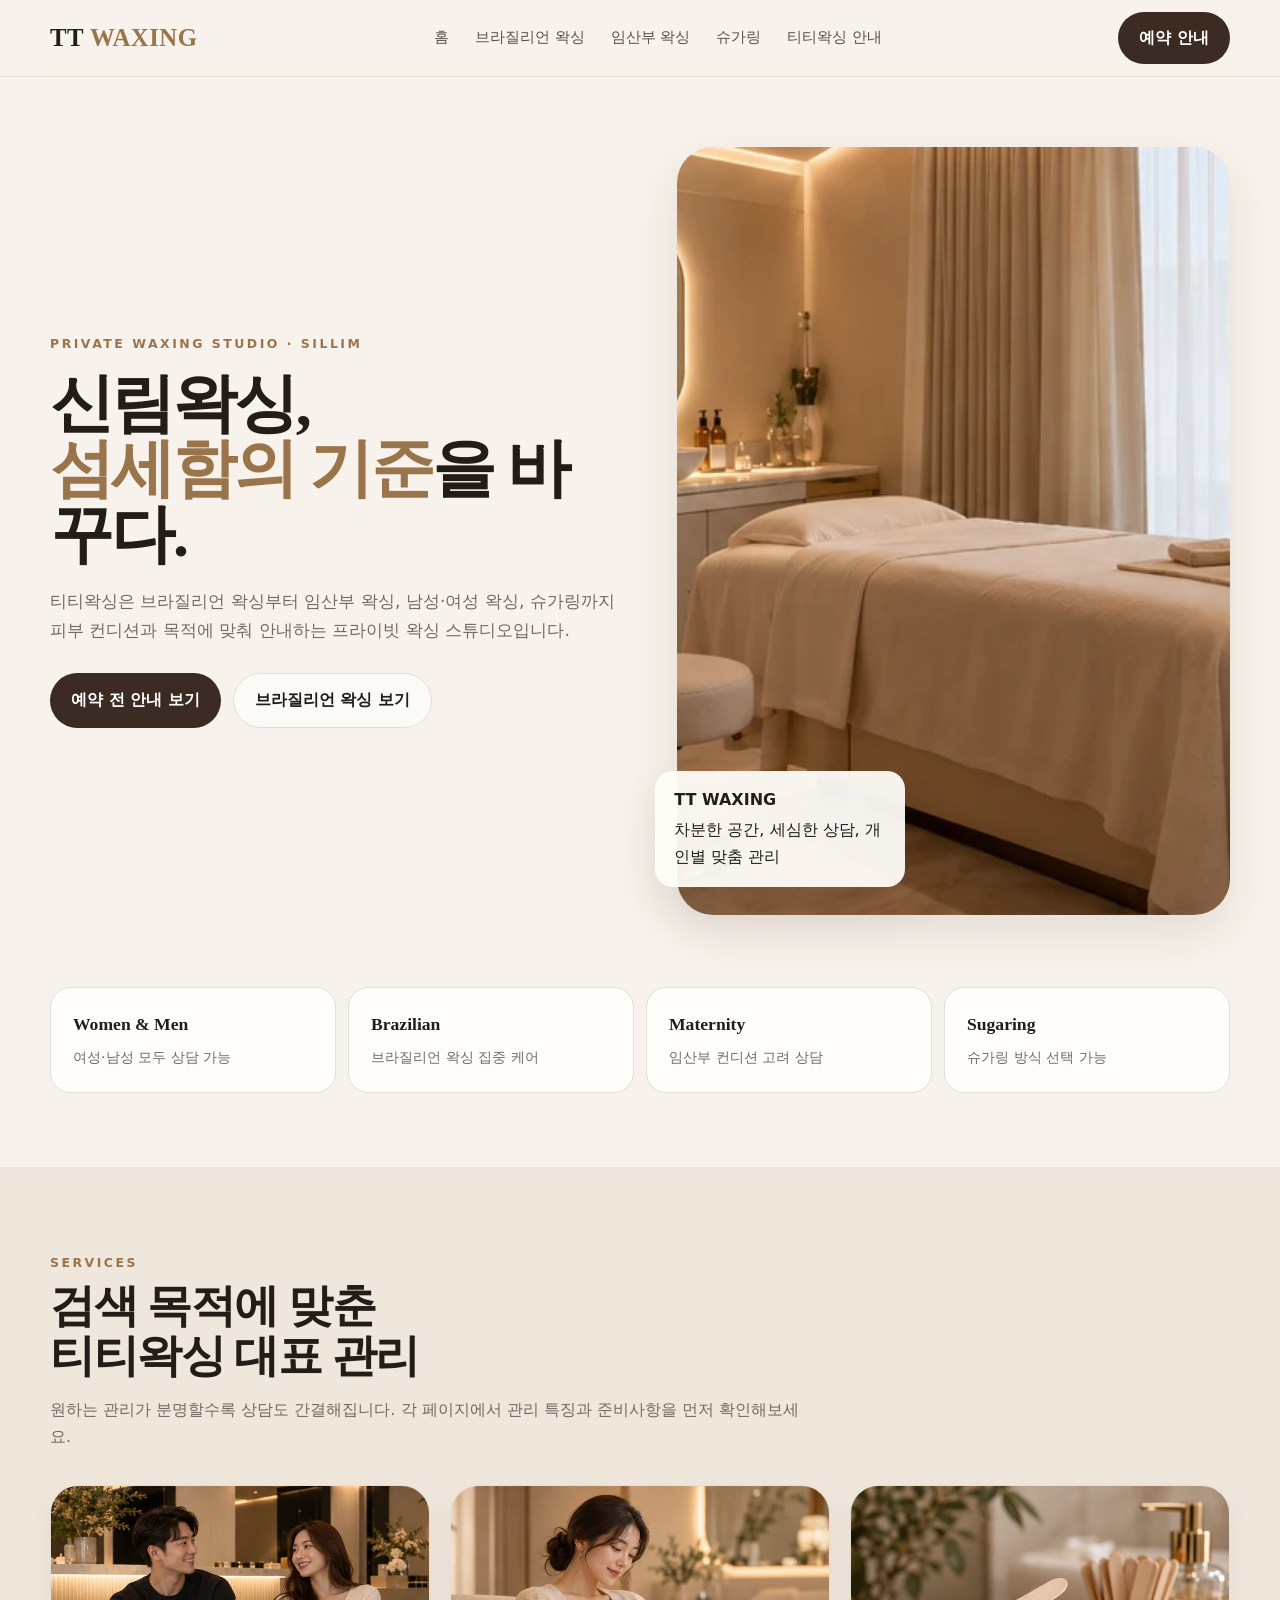
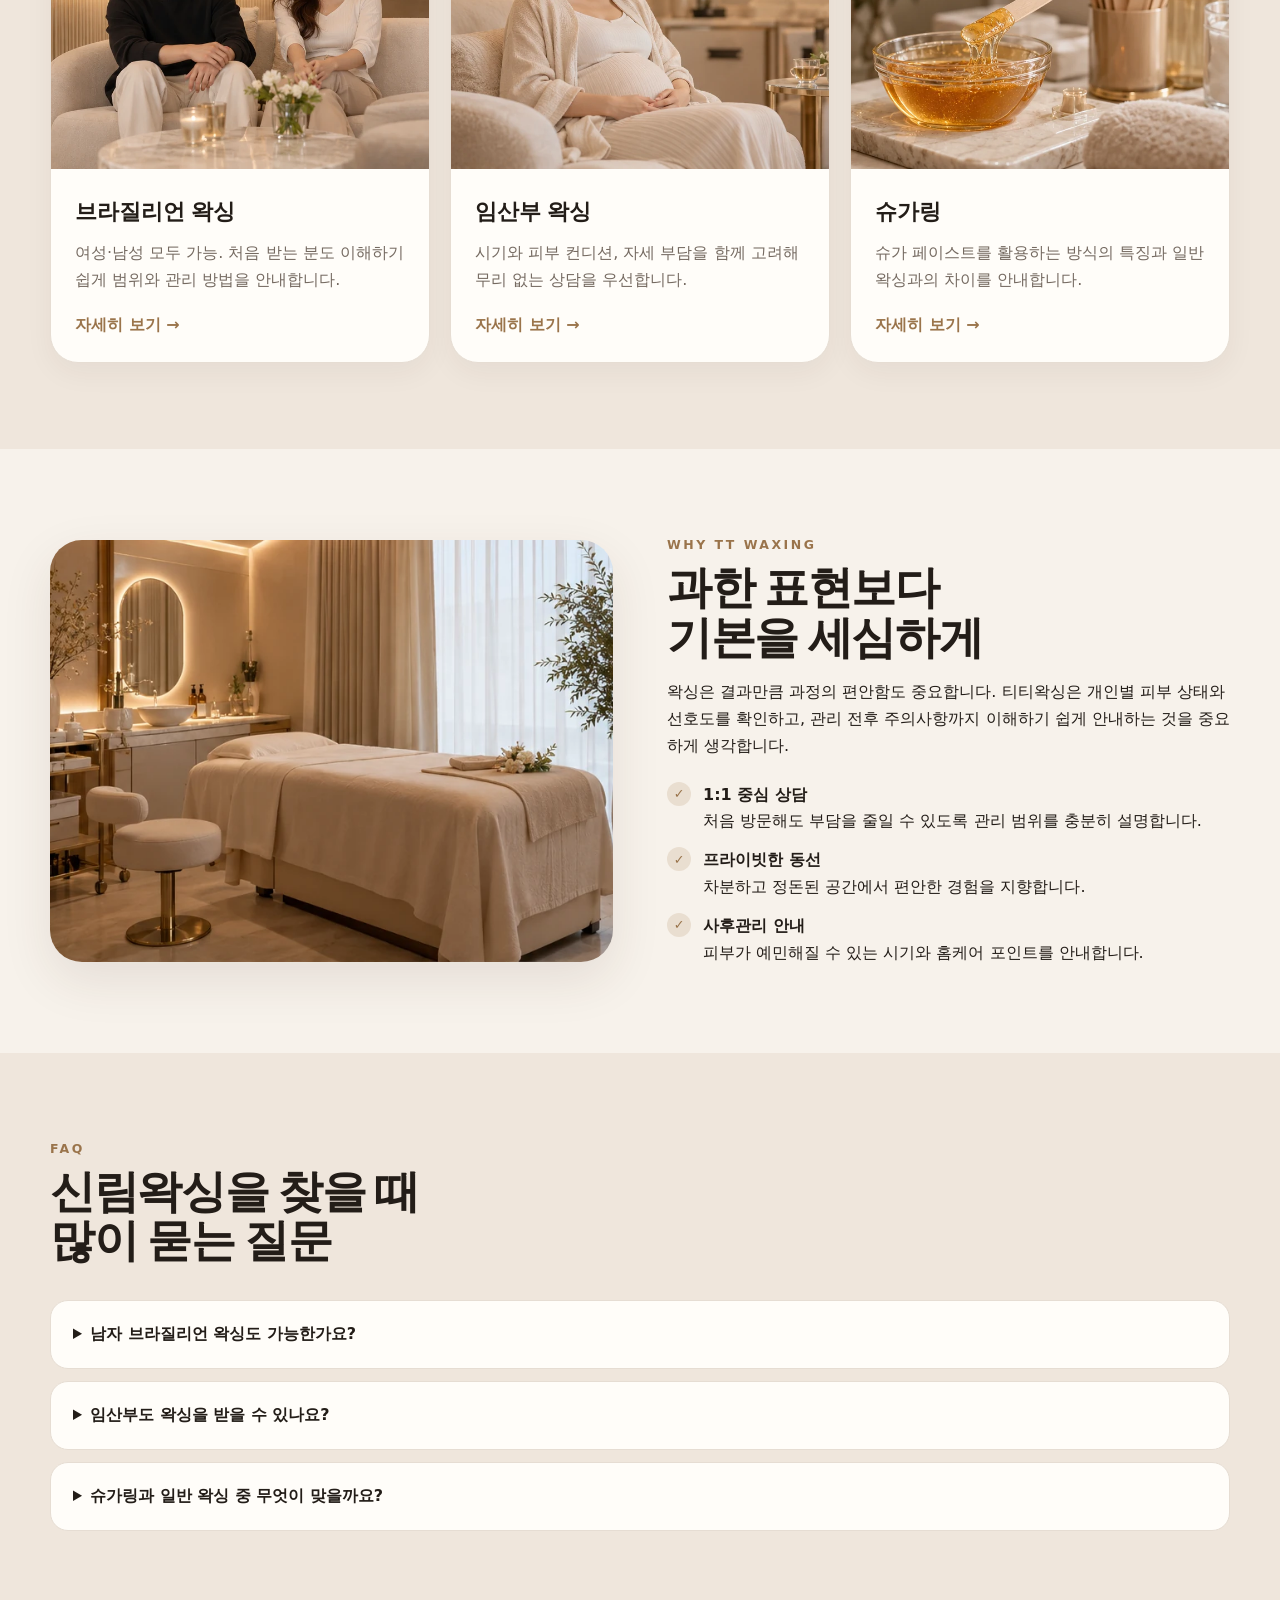
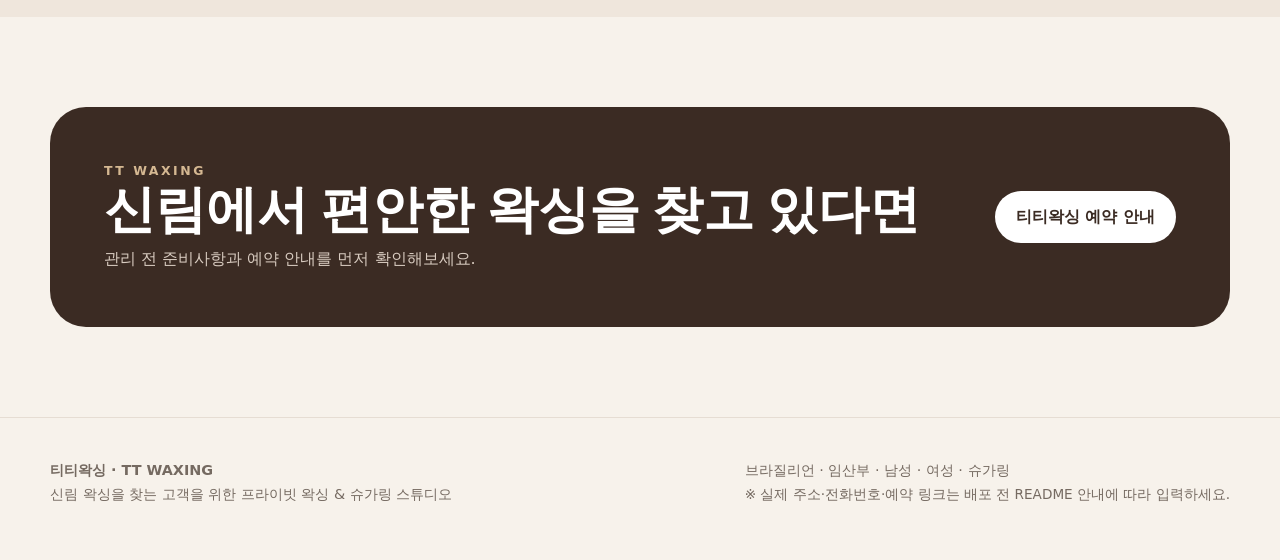
==== index.html @ d4f87876 "Add files via upload" ====
<!doctype html><html lang="ko"><head><meta charset="utf-8"><meta name="viewport" content="width=device-width,initial-scale=1,viewport-fit=cover"><title>신림왁싱 티티왁싱 | 브라질리언·임산부·남녀·슈가링</title><meta name="description" content="신림왁싱 티티왁싱. 브라질리언 왁싱, 임산부 왁싱, 남자·여자 왁싱과 슈가링을 프라이빗하고 편안한 공간에서 안내합니다."><meta name="robots" content="index,follow,max-image-preview:large"><link rel="canonical" href="https://ttwaxing.pages.dev/index.html"><link rel="icon" href="assets/favicon.svg" type="image/svg+xml"><link rel="stylesheet" href="assets/style.css"><meta property="og:type" content="website"><meta property="og:locale" content="ko_KR"><meta property="og:site_name" content="티티왁싱"><meta property="og:title" content="신림왁싱 티티왁싱 | 브라질리언·임산부·남녀·슈가링"><meta property="og:description" content="신림왁싱 티티왁싱. 브라질리언 왁싱, 임산부 왁싱, 남자·여자 왁싱과 슈가링을 프라이빗하고 편안한 공간에서 안내합니다."><meta property="og:url" content="https://ttwaxing.pages.dev/index.html"><meta property="og:image" content="https://ttwaxing.pages.dev/assets/images/hero-studio.webp"><meta name="twitter:card" content="summary_large_image"><script type="application/ld+json">{"@context":"https://schema.org","@graph":[{"@context":"https://schema.org","@type":"BeautySalon","@id":"https://ttwaxing.pages.dev/#business","name":"티티왁싱","alternateName":"TT WAXING","url":"https://ttwaxing.pages.dev/","image":["https://ttwaxing.pages.dev/assets/images/hero-studio.webp","https://ttwaxing.pages.dev/assets/images/sugaring.webp"],"description":"신림 지역에서 브라질리언 왁싱, 임산부 왁싱, 남성·여성 왁싱과 슈가링을 제공하는 프라이빗 왁싱 스튜디오.","areaServed":[{"@type":"Place","name":"신림"},{"@type":"AdministrativeArea","name":"서울 관악구"}],"priceRange":"₩₩","knowsAbout":["브라질리언 왁싱","임산부 왁싱","남자 왁싱","여자 왁싱","슈가링"]},{"@type":"WebSite","@id":"https://ttwaxing.pages.dev/#website","url":"https://ttwaxing.pages.dev/","name":"티티왁싱","inLanguage":"ko-KR","publisher":{"@id":"https://ttwaxing.pages.dev/#business"}}]}</script></head><body><header class="header"><div class="wrap header-in"><a class="brand" href="index.html" aria-label="티티왁싱 홈">TT <span>WAXING</span></a><nav aria-label="주요 메뉴"><a href="index.html" aria-current="page">홈</a><a href="brazilian-waxing.html">브라질리언 왁싱</a><a href="pregnancy-waxing.html">임산부 왁싱</a><a href="sugaring.html">슈가링</a><a href="about-booking.html">티티왁싱 안내</a></nav><a class="nav-cta" href="about-booking.html#booking">예약 안내</a><button class="mobile-menu" type="button" aria-label="모바일 메뉴 열기" aria-expanded="false" aria-controls="mobile-navigation">MENU</button></div><div class="wrap mobile-links" id="mobile-navigation"><a href="index.html" aria-current="page">홈</a><a href="brazilian-waxing.html">브라질리언 왁싱</a><a href="pregnancy-waxing.html">임산부 왁싱</a><a href="sugaring.html">슈가링</a><a href="about-booking.html">티티왁싱 안내</a></div></header>
<main><section class="hero"><div class="wrap hero-grid"><div><div class="eyebrow">Private waxing studio · Sillim</div><h1>신림왁싱,<br><em>섬세함의 기준</em>을 바꾸다.</h1><p>티티왁싱은 브라질리언 왁싱부터 임산부 왁싱, 남성·여성 왁싱, 슈가링까지 피부 컨디션과 목적에 맞춰 안내하는 프라이빗 왁싱 스튜디오입니다.</p><div class="actions"><a class="btn primary" href="about-booking.html#booking">예약 전 안내 보기</a><a class="btn secondary" href="brazilian-waxing.html">브라질리언 왁싱 보기</a></div></div><div class="hero-media"><img src="assets/images/hero-studio.webp" width="768" height="768" alt="따뜻한 베이지 톤의 티티왁싱 프라이빗 관리 공간" fetchpriority="high" decoding="async"><div class="floating"><b>TT WAXING</b><span>차분한 공간, 세심한 상담, 개인별 맞춤 관리</span></div></div></div></section>
<section class="trust"><div class="wrap trust-grid"><div class="trust-item"><b>Women & Men</b><span>여성·남성 모두 상담 가능</span></div><div class="trust-item"><b>Brazilian</b><span>브라질리언 왁싱 집중 케어</span></div><div class="trust-item"><b>Maternity</b><span>임산부 컨디션 고려 상담</span></div><div class="trust-item"><b>Sugaring</b><span>슈가링 방식 선택 가능</span></div></div></section>
<section class="section alt"><div class="wrap"><div class="section-head"><div class="eyebrow">Services</div><h2>검색 목적에 맞춘<br>티티왁싱 대표 관리</h2><p>원하는 관리가 분명할수록 상담도 간결해집니다. 각 페이지에서 관리 특징과 준비사항을 먼저 확인해보세요.</p></div><div class="cards"><article class="card"><img src="assets/images/men-women.webp" alt="티티왁싱을 방문하는 남녀 고객을 표현한 고급스러운 라운지 이미지" loading="lazy" decoding="async"><div class="card-body"><h3>브라질리언 왁싱</h3><p>여성·남성 모두 가능. 처음 받는 분도 이해하기 쉽게 범위와 관리 방법을 안내합니다.</p><a class="more" href="brazilian-waxing.html">자세히 보기 →</a></div></article><article class="card"><img src="assets/images/pregnancy.webp" alt="편안한 공간에서 휴식하는 임산부" loading="lazy" decoding="async"><div class="card-body"><h3>임산부 왁싱</h3><p>시기와 피부 컨디션, 자세 부담을 함께 고려해 무리 없는 상담을 우선합니다.</p><a class="more" href="pregnancy-waxing.html">자세히 보기 →</a></div></article><article class="card"><img src="assets/images/sugaring.webp" alt="골든 컬러의 슈가링 페이스트와 위생적인 도구" loading="lazy" decoding="async"><div class="card-body"><h3>슈가링</h3><p>슈가 페이스트를 활용하는 방식의 특징과 일반 왁싱과의 차이를 안내합니다.</p><a class="more" href="sugaring.html">자세히 보기 →</a></div></article></div></div></section>
<section class="section"><div class="wrap split"><div><img src="assets/images/hero-studio.webp" alt="티티왁싱의 정돈된 프라이빗 관리실" loading="lazy" decoding="async"></div><div><div class="eyebrow">Why TT Waxing</div><h2>과한 표현보다<br>기본을 세심하게</h2><p>왁싱은 결과만큼 과정의 편안함도 중요합니다. 티티왁싱은 개인별 피부 상태와 선호도를 확인하고, 관리 전후 주의사항까지 이해하기 쉽게 안내하는 것을 중요하게 생각합니다.</p><div class="checks"><div class="check"><i>✓</i><div><b>1:1 중심 상담</b><br><span>처음 방문해도 부담을 줄일 수 있도록 관리 범위를 충분히 설명합니다.</span></div></div><div class="check"><i>✓</i><div><b>프라이빗한 동선</b><br><span>차분하고 정돈된 공간에서 편안한 경험을 지향합니다.</span></div></div><div class="check"><i>✓</i><div><b>사후관리 안내</b><br><span>피부가 예민해질 수 있는 시기와 홈케어 포인트를 안내합니다.</span></div></div></div></div></div></section>
<section class="section alt"><div class="wrap"><div class="section-head"><div class="eyebrow">FAQ</div><h2>신림왁싱을 찾을 때<br>많이 묻는 질문</h2></div><div class="faq"><details><summary>남자 브라질리언 왁싱도 가능한가요?</summary><p>네. 티티왁싱은 여성과 남성 모두 상담 가능한 구성으로 안내합니다. 실제 예약 가능 시간과 세부 범위는 예약 전 확인이 필요합니다.</p></details><details><summary>임산부도 왁싱을 받을 수 있나요?</summary><p>임신 주수와 컨디션에 따라 개인차가 있으므로 예약 전 현재 상태를 알려주세요. 담당 의료진의 별도 지침이 있다면 그 지침을 우선해야 합니다.</p></details><details><summary>슈가링과 일반 왁싱 중 무엇이 맞을까요?</summary><p>모질, 피부 민감도, 선호하는 관리 방식에 따라 달라질 수 있습니다. 티티왁싱에서는 상담 후 선택할 수 있도록 각 방식의 특징을 안내합니다.</p></details></div></div></section>
<section class="cta"><div class="wrap cta-box"><div><div class="eyebrow" style="color:#d5b892">TT WAXING</div><h2>신림에서 편안한 왁싱을 찾고 있다면</h2><p>관리 전 준비사항과 예약 안내를 먼저 확인해보세요.</p></div><a class="btn" href="about-booking.html#booking">티티왁싱 예약 안내</a></div></section></main><footer><div class="wrap foot"><div><b>티티왁싱 · TT WAXING</b><br>신림 왁싱을 찾는 고객을 위한 프라이빗 왁싱 & 슈가링 스튜디오</div><div>브라질리언 · 임산부 · 남성 · 여성 · 슈가링<br><span class="note">※ 실제 주소·전화번호·예약 링크는 배포 전 README 안내에 따라 입력하세요.</span></div></div></footer><script src="assets/site.js" defer></script></body></html>
---- assets/style.css ----
:root{
  --bg:#f7f2eb;--paper:#fffdf9;--ink:#231d18;--muted:#756a61;--line:#e6ddd3;--gold:#9a744b;--gold-2:#c8a77e;--deep:#3b2b23;--shadow:0 18px 50px rgba(64,43,31,.10);--radius:28px
}
*{box-sizing:border-box}html{scroll-behavior:smooth}body{margin:0;background:var(--bg);color:var(--ink);font-family:Pretendard,"Noto Sans KR",system-ui,-apple-system,BlinkMacSystemFont,"Segoe UI",sans-serif;line-height:1.68}img{max-width:100%;display:block}a{color:inherit;text-decoration:none}.wrap{width:min(1180px,calc(100% - 40px));margin:auto}.eyebrow{font-size:.78rem;letter-spacing:.2em;text-transform:uppercase;color:var(--gold);font-weight:700}.header{position:sticky;top:0;z-index:20;background:rgba(247,242,235,.88);backdrop-filter:blur(16px);border-bottom:1px solid rgba(154,116,75,.12)}.header-in{height:76px;display:flex;align-items:center;justify-content:space-between;gap:24px}.brand{font-family:Georgia,"Times New Roman",serif;font-size:1.55rem;letter-spacing:.02em;font-weight:700}.brand span{color:var(--gold)}nav{display:flex;gap:26px;font-size:.95rem;color:#5d5149}.nav-cta,.btn{display:inline-flex;align-items:center;justify-content:center;gap:8px;border-radius:999px;padding:13px 21px;font-weight:700;transition:.2s}.nav-cta,.btn.primary{background:var(--deep);color:white}.btn.secondary{border:1px solid var(--line);background:rgba(255,255,255,.62)}.nav-cta:hover,.btn:hover{transform:translateY(-1px)}.hero{padding:70px 0 40px}.hero-grid{display:grid;grid-template-columns:1.02fr .98fr;gap:52px;align-items:center}.hero h1{font-family:Georgia,"Times New Roman",serif;font-size:clamp(2.5rem,5vw,5.4rem);line-height:1.02;margin:16px 0 20px;letter-spacing:-.04em}.hero h1 em{font-style:normal;color:var(--gold)}.hero p{font-size:1.08rem;color:var(--muted);max-width:650px}.actions{display:flex;gap:12px;flex-wrap:wrap;margin-top:28px}.hero-media{position:relative}.hero-media img{width:100%;aspect-ratio:4/5;object-fit:cover;border-radius:36px;box-shadow:var(--shadow)}.floating{position:absolute;left:-22px;bottom:28px;background:rgba(255,253,249,.94);padding:16px 19px;border-radius:18px;box-shadow:var(--shadow);max-width:250px}.floating b{display:block;margin-bottom:3px}.trust{padding:32px 0 74px}.trust-grid{display:grid;grid-template-columns:repeat(4,1fr);gap:12px}.trust-item{background:var(--paper);border:1px solid var(--line);border-radius:20px;padding:22px}.trust-item b{display:block;font-family:Georgia,"Times New Roman",serif;font-size:1.1rem;margin-bottom:4px}.trust-item span{color:var(--muted);font-size:.9rem}.section{padding:86px 0}.section.alt{background:#efe6dc}.section-head{max-width:760px;margin-bottom:34px}.section h2{font-family:Georgia,"Times New Roman",serif;font-size:clamp(2rem,3.5vw,3.6rem);line-height:1.1;margin:8px 0 16px;letter-spacing:-.03em}.section-head p{color:var(--muted)}.cards{display:grid;grid-template-columns:repeat(3,1fr);gap:20px}.card{background:var(--paper);border:1px solid var(--line);border-radius:var(--radius);overflow:hidden;box-shadow:0 10px 28px rgba(64,43,31,.05)}.card img{width:100%;aspect-ratio:4/3;object-fit:cover}.card-body{padding:24px}.card h3{margin:0 0 9px;font-family:Georgia,"Times New Roman",serif;font-size:1.4rem}.card p{margin:0;color:var(--muted)}.card .more{display:inline-block;margin-top:18px;color:var(--gold);font-weight:700}.split{display:grid;grid-template-columns:1fr 1fr;gap:54px;align-items:center}.split img{border-radius:32px;box-shadow:var(--shadow);width:100%;aspect-ratio:4/3;object-fit:cover}.checks{display:grid;gap:12px;margin-top:22px}.check{display:flex;gap:12px;align-items:flex-start}.check i{font-style:normal;width:24px;height:24px;display:grid;place-items:center;border-radius:50%;background:#e9ded0;color:var(--gold);font-size:.8rem;flex:0 0 auto}.quote{padding:28px;border-left:3px solid var(--gold);background:rgba(255,255,255,.45);border-radius:0 20px 20px 0;color:#4f433a}.faq{display:grid;gap:12px}.faq details{background:var(--paper);border:1px solid var(--line);border-radius:18px;padding:20px 22px}.faq summary{cursor:pointer;font-weight:700}.faq p{color:var(--muted);margin-bottom:0}.cta{padding:90px 0}.cta-box{background:var(--deep);color:white;border-radius:36px;padding:54px;display:grid;grid-template-columns:1fr auto;gap:30px;align-items:center}.cta h2{font-family:Georgia,"Times New Roman",serif;font-size:clamp(2rem,4vw,3.6rem);margin:0 0 8px;line-height:1.1}.cta p{margin:0;color:#d8cbc0}.cta .btn{background:white;color:var(--deep)}footer{padding:40px 0 54px;border-top:1px solid var(--line);color:var(--muted);font-size:.9rem}.foot{display:flex;justify-content:space-between;gap:30px;flex-wrap:wrap}.breadcrumbs{padding:24px 0 0;color:var(--muted);font-size:.9rem}.detail-hero{padding:48px 0 56px}.detail-grid{display:grid;grid-template-columns:1fr .9fr;gap:50px;align-items:center}.detail-hero h1{font-family:Georgia,"Times New Roman",serif;font-size:clamp(2.5rem,5vw,4.8rem);line-height:1.05;letter-spacing:-.04em;margin:14px 0 18px}.detail-hero p{color:var(--muted);font-size:1.05rem}.detail-hero img{width:100%;aspect-ratio:4/3;object-fit:cover;border-radius:32px;box-shadow:var(--shadow)}.content-grid{display:grid;grid-template-columns:minmax(0,1fr) 320px;gap:48px}.prose h2{font-family:Georgia,"Times New Roman",serif;font-size:2rem;margin-top:42px}.prose h3{font-size:1.2rem;margin-top:28px}.prose p,.prose li{color:#62564d}.prose ul{padding-left:20px}.aside{position:sticky;top:110px;align-self:start;background:var(--paper);border:1px solid var(--line);border-radius:24px;padding:24px}.aside h3{margin-top:0}.tag{display:inline-block;background:#efe5d9;border-radius:999px;padding:8px 12px;margin:4px 3px 0 0;font-size:.84rem;color:#6b5748}.note{font-size:.85rem;color:var(--muted);margin-top:14px}.grid2{display:grid;grid-template-columns:repeat(2,1fr);gap:20px}.info{background:var(--paper);border:1px solid var(--line);border-radius:22px;padding:24px}.info h3{margin-top:0}.kicker{font-size:.95rem;color:var(--gold);font-weight:700}.mobile-menu{display:none}.mobile-links{display:none}
@media(max-width:900px){nav,.nav-cta{display:none}.mobile-menu{display:inline-flex;border:1px solid var(--line);background:white;border-radius:999px;padding:9px 13px}.mobile-links.open{display:grid;padding:0 0 18px;gap:10px}.hero-grid,.detail-grid,.split,.content-grid,.cta-box{grid-template-columns:1fr}.hero{padding-top:42px}.hero-media{order:-1}.hero-media img{aspect-ratio:16/12}.floating{left:14px;bottom:14px}.trust-grid{grid-template-columns:repeat(2,1fr)}.cards{grid-template-columns:1fr}.aside{position:static}.cta-box{padding:36px}.grid2{grid-template-columns:1fr}.section{padding:64px 0}}
@media(max-width:560px){.wrap{width:min(100% - 28px,1180px)}.header-in{height:68px}.trust-grid{grid-template-columns:1fr}.hero h1{font-size:2.65rem}.detail-hero h1{font-size:2.6rem}.section h2{font-size:2.2rem}.cta{padding:60px 0}.cta-box{border-radius:26px}.actions{display:grid}.actions .btn{width:100%}}

/* Mobile polish: no build tools required */
html{-webkit-text-size-adjust:100%;text-size-adjust:100%}
body{overflow-x:hidden}
button,a{touch-action:manipulation}
button{font:inherit;color:inherit}
a:focus-visible,button:focus-visible,summary:focus-visible{outline:3px solid rgba(154,116,75,.35);outline-offset:3px}
.mobile-menu{min-width:52px;min-height:44px;align-items:center;justify-content:center;font-weight:800;letter-spacing:.06em;cursor:pointer}
.mobile-links{border-top:1px solid transparent}
.mobile-links a{min-height:46px;display:flex;align-items:center;padding:9px 2px;font-weight:650;color:#4f433a}
.mobile-links a[aria-current="page"]{color:var(--gold)}

@media(max-width:900px){
  .wrap{width:min(100% - 32px,1180px)}
  .header{backdrop-filter:blur(12px);-webkit-backdrop-filter:blur(12px)}
  .header-in{height:68px;gap:12px}
  .brand{font-size:1.32rem;white-space:nowrap}
  .mobile-links.open{border-top-color:var(--line);padding:10px 0 16px}
  .hero{padding:30px 0 28px}
  .hero-grid,.detail-grid{gap:28px}
  .hero-media img{border-radius:26px;aspect-ratio:4/3}
  .floating{max-width:calc(100% - 28px);padding:13px 15px;border-radius:15px}
  .hero h1,.detail-hero h1{overflow-wrap:anywhere}
  .hero p,.detail-hero p{font-size:1rem}
  .trust{padding:24px 0 54px}
  .trust-item{padding:18px}
  .section{padding:56px 0}
  .section-head{margin-bottom:26px}
  .cards{gap:16px}
  .card{border-radius:22px}
  .card-body{padding:20px}
  .split{gap:30px}
  .split img,.detail-hero img{border-radius:24px}
  .content-grid{gap:28px}
  .prose h2{font-size:1.7rem;margin-top:34px}
  .aside{border-radius:20px;padding:20px}
  .cta{padding:58px 0}
  .cta-box{gap:22px;padding:32px;border-radius:26px}
  footer{padding:34px 0 calc(40px + env(safe-area-inset-bottom))}
  .foot{gap:18px}
}

@media(max-width:560px){
  .wrap{width:min(100% - 24px,1180px)}
  .brand{font-size:1.16rem}
  .mobile-menu{font-size:.78rem;padding:8px 11px}
  .hero{padding-top:22px}
  .hero-grid{gap:22px}
  .hero h1{font-size:clamp(2.15rem,11vw,2.8rem);line-height:1.04;margin:12px 0 16px}
  .detail-hero{padding:32px 0 42px}
  .detail-hero h1{font-size:clamp(2.05rem,10.5vw,2.75rem);line-height:1.08}
  .eyebrow{font-size:.7rem;letter-spacing:.14em}
  .hero-media img,.detail-hero img{aspect-ratio:4/3;border-radius:20px}
  .floating{left:10px;right:10px;bottom:10px;max-width:none;font-size:.86rem}
  .floating span{display:block;line-height:1.45}
  .actions{grid-template-columns:1fr;gap:9px;margin-top:22px}
  .btn,.nav-cta{min-height:48px;padding:12px 17px}
  .trust-grid{grid-template-columns:1fr 1fr;gap:10px}
  .trust-item{padding:15px;border-radius:16px}
  .trust-item b{font-size:1rem}
  .trust-item span{font-size:.82rem;line-height:1.45;display:block}
  .section{padding:48px 0}
  .section h2{font-size:clamp(1.85rem,9vw,2.3rem);line-height:1.14}
  .card img{aspect-ratio:16/10}
  .card-body{padding:18px}
  .grid2{gap:12px}
  .info{padding:19px;border-radius:18px}
  .faq details{padding:17px 18px;border-radius:16px}
  .faq summary{line-height:1.45;padding-right:8px}
  .quote{padding:20px;border-radius:0 16px 16px 0}
  .breadcrumbs{padding-top:18px;font-size:.82rem;white-space:nowrap;overflow:hidden;text-overflow:ellipsis}
  .cta{padding:48px 0}
  .cta-box{padding:26px 20px;border-radius:22px}
  .cta h2{font-size:2rem}
  .cta .btn{width:100%}
  footer{font-size:.84rem}
  .foot{display:grid}
}

@media(max-width:380px){
  .wrap{width:min(100% - 20px,1180px)}
  .brand{font-size:1.06rem}
  .mobile-menu{min-width:48px}
  .hero h1{font-size:2.08rem}
  .detail-hero h1{font-size:2rem}
  .trust-grid{grid-template-columns:1fr}
  .section h2{font-size:1.9rem}
  .cta h2{font-size:1.8rem}
}

@media(prefers-reduced-motion:reduce){
  html{scroll-behavior:auto}
  *,*::before,*::after{transition:none!important;animation:none!important}
}
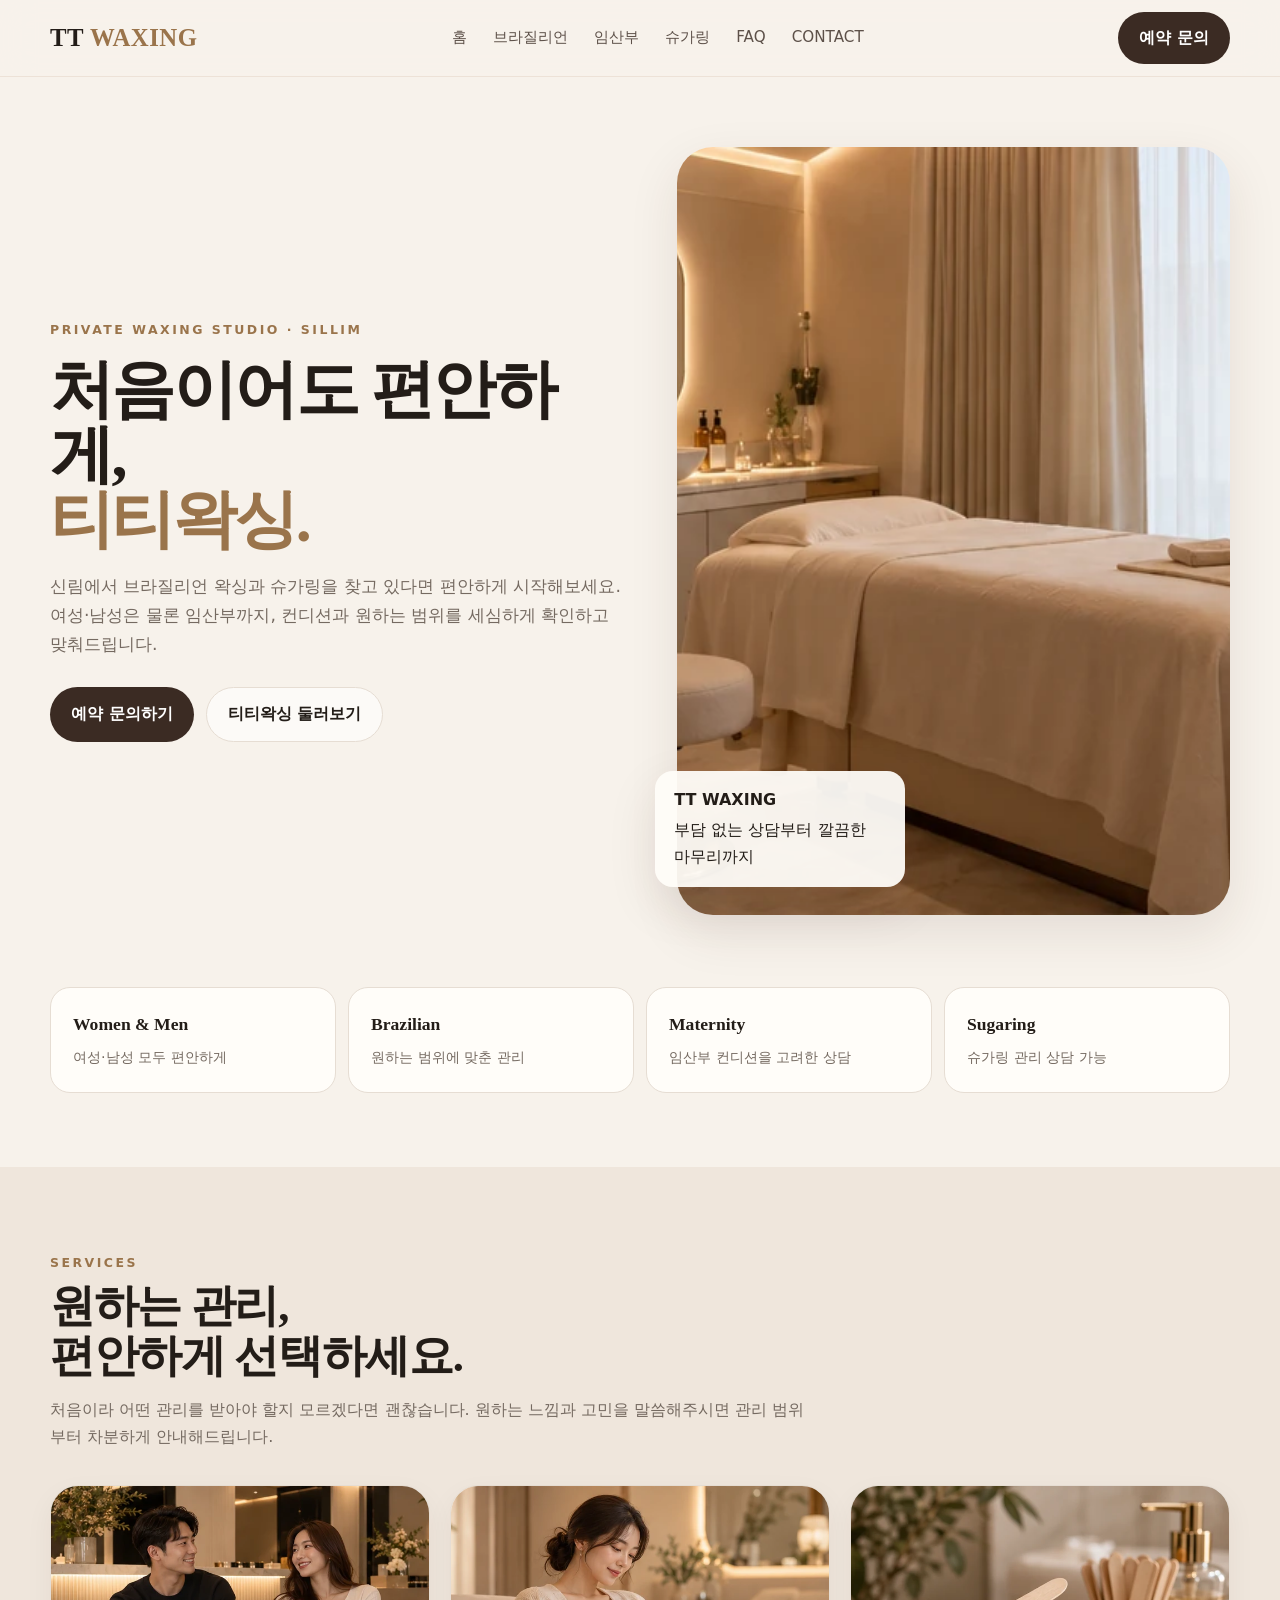
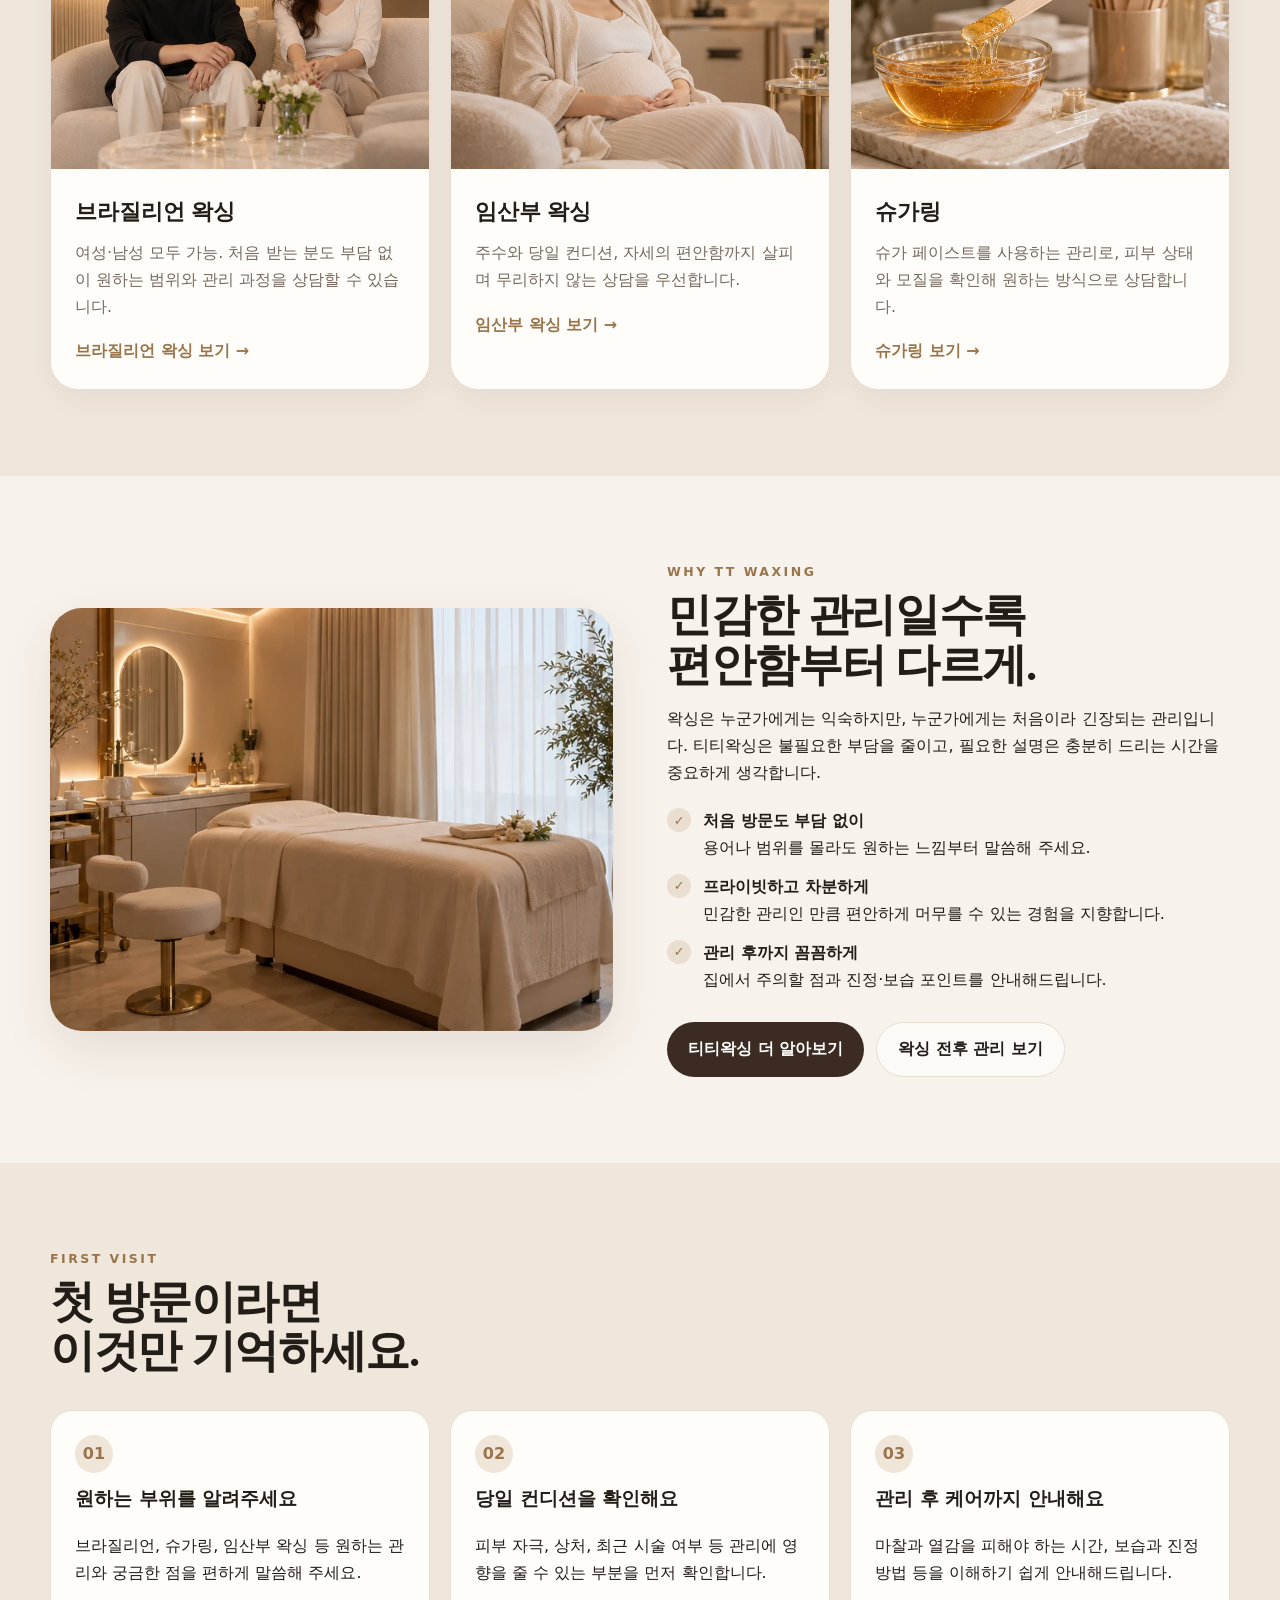
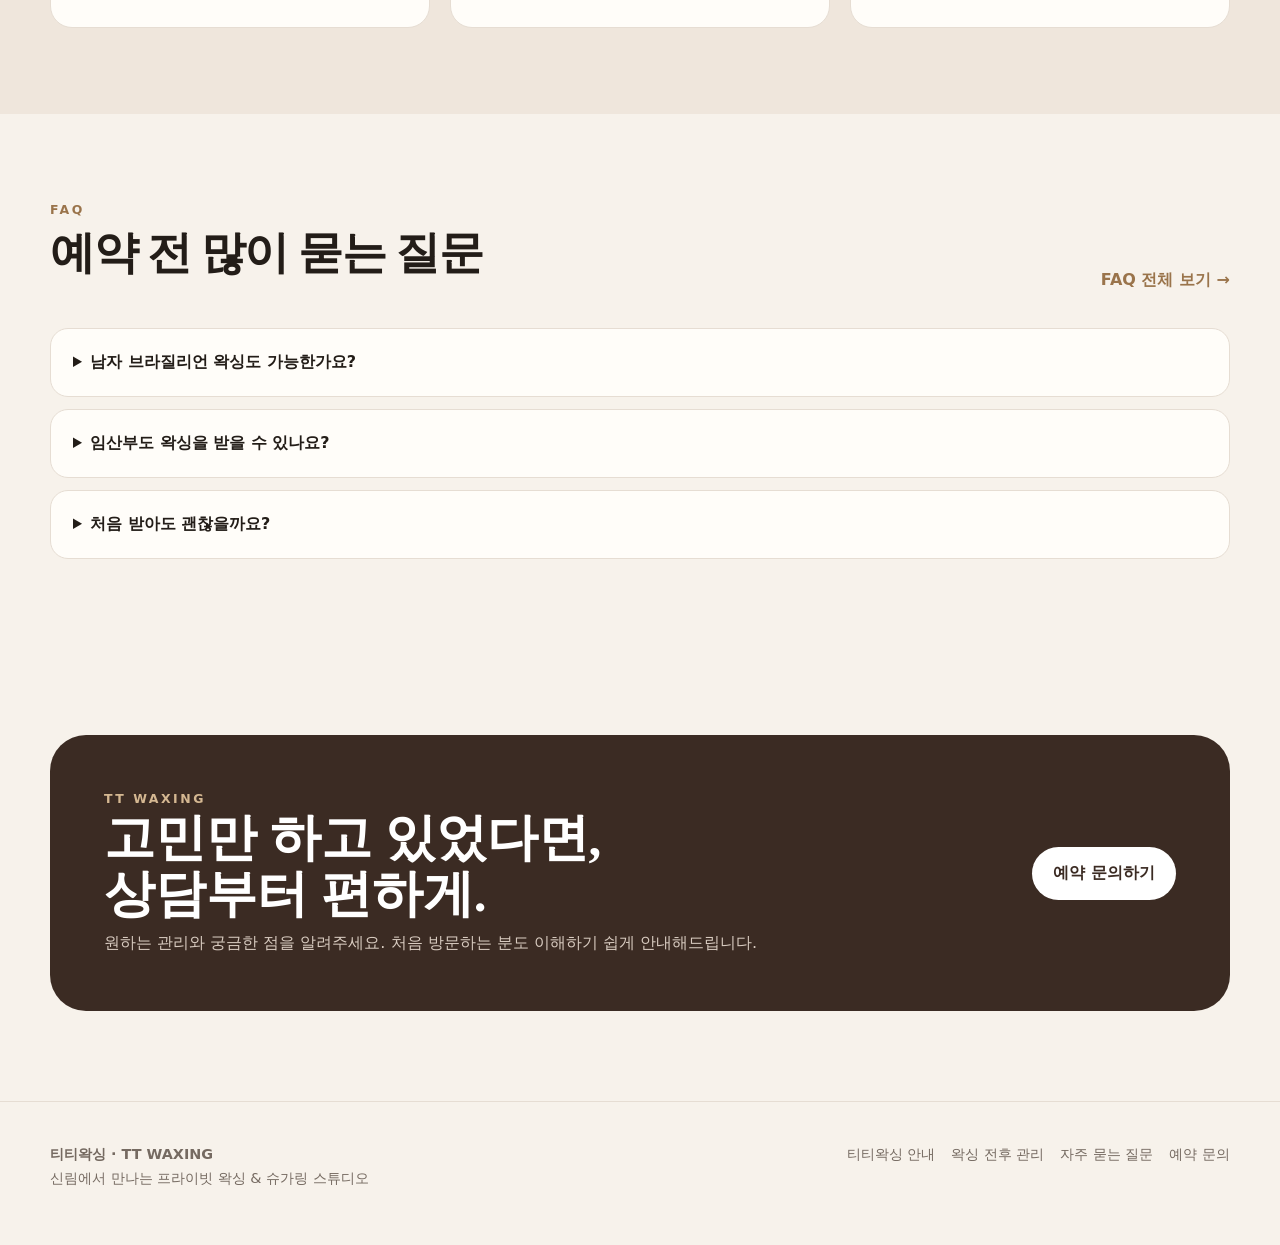
==== commit c586fd90: "Add files via upload" ====
--- a/index.html
+++ b/index.html
@@ -1,7 +1,7 @@
-<!doctype html><html lang="ko"><head><meta charset="utf-8"><meta name="viewport" content="width=device-width,initial-scale=1,viewport-fit=cover"><title>신림왁싱 티티왁싱 | 브라질리언·임산부·남녀·슈가링</title><meta name="description" content="신림왁싱 티티왁싱. 브라질리언 왁싱, 임산부 왁싱, 남자·여자 왁싱과 슈가링을 프라이빗하고 편안한 공간에서 안내합니다."><meta name="robots" content="index,follow,max-image-preview:large"><link rel="canonical" href="https://ttwaxing.pages.dev/index.html"><link rel="icon" href="assets/favicon.svg" type="image/svg+xml"><link rel="stylesheet" href="assets/style.css"><meta property="og:type" content="website"><meta property="og:locale" content="ko_KR"><meta property="og:site_name" content="티티왁싱"><meta property="og:title" content="신림왁싱 티티왁싱 | 브라질리언·임산부·남녀·슈가링"><meta property="og:description" content="신림왁싱 티티왁싱. 브라질리언 왁싱, 임산부 왁싱, 남자·여자 왁싱과 슈가링을 프라이빗하고 편안한 공간에서 안내합니다."><meta property="og:url" content="https://ttwaxing.pages.dev/index.html"><meta property="og:image" content="https://ttwaxing.pages.dev/assets/images/hero-studio.webp"><meta name="twitter:card" content="summary_large_image"><script type="application/ld+json">{"@context":"https://schema.org","@graph":[{"@context":"https://schema.org","@type":"BeautySalon","@id":"https://ttwaxing.pages.dev/#business","name":"티티왁싱","alternateName":"TT WAXING","url":"https://ttwaxing.pages.dev/","image":["https://ttwaxing.pages.dev/assets/images/hero-studio.webp","https://ttwaxing.pages.dev/assets/images/sugaring.webp"],"description":"신림 지역에서 브라질리언 왁싱, 임산부 왁싱, 남성·여성 왁싱과 슈가링을 제공하는 프라이빗 왁싱 스튜디오.","areaServed":[{"@type":"Place","name":"신림"},{"@type":"AdministrativeArea","name":"서울 관악구"}],"priceRange":"₩₩","knowsAbout":["브라질리언 왁싱","임산부 왁싱","남자 왁싱","여자 왁싱","슈가링"]},{"@type":"WebSite","@id":"https://ttwaxing.pages.dev/#website","url":"https://ttwaxing.pages.dev/","name":"티티왁싱","inLanguage":"ko-KR","publisher":{"@id":"https://ttwaxing.pages.dev/#business"}}]}</script></head><body><header class="header"><div class="wrap header-in"><a class="brand" href="index.html" aria-label="티티왁싱 홈">TT <span>WAXING</span></a><nav aria-label="주요 메뉴"><a href="index.html" aria-current="page">홈</a><a href="brazilian-waxing.html">브라질리언 왁싱</a><a href="pregnancy-waxing.html">임산부 왁싱</a><a href="sugaring.html">슈가링</a><a href="about-booking.html">티티왁싱 안내</a></nav><a class="nav-cta" href="about-booking.html#booking">예약 안내</a><button class="mobile-menu" type="button" aria-label="모바일 메뉴 열기" aria-expanded="false" aria-controls="mobile-navigation">MENU</button></div><div class="wrap mobile-links" id="mobile-navigation"><a href="index.html" aria-current="page">홈</a><a href="brazilian-waxing.html">브라질리언 왁싱</a><a href="pregnancy-waxing.html">임산부 왁싱</a><a href="sugaring.html">슈가링</a><a href="about-booking.html">티티왁싱 안내</a></div></header>
-<main><section class="hero"><div class="wrap hero-grid"><div><div class="eyebrow">Private waxing studio · Sillim</div><h1>신림왁싱,<br><em>섬세함의 기준</em>을 바꾸다.</h1><p>티티왁싱은 브라질리언 왁싱부터 임산부 왁싱, 남성·여성 왁싱, 슈가링까지 피부 컨디션과 목적에 맞춰 안내하는 프라이빗 왁싱 스튜디오입니다.</p><div class="actions"><a class="btn primary" href="about-booking.html#booking">예약 전 안내 보기</a><a class="btn secondary" href="brazilian-waxing.html">브라질리언 왁싱 보기</a></div></div><div class="hero-media"><img src="assets/images/hero-studio.webp" width="768" height="768" alt="따뜻한 베이지 톤의 티티왁싱 프라이빗 관리 공간" fetchpriority="high" decoding="async"><div class="floating"><b>TT WAXING</b><span>차분한 공간, 세심한 상담, 개인별 맞춤 관리</span></div></div></div></section>
-<section class="trust"><div class="wrap trust-grid"><div class="trust-item"><b>Women & Men</b><span>여성·남성 모두 상담 가능</span></div><div class="trust-item"><b>Brazilian</b><span>브라질리언 왁싱 집중 케어</span></div><div class="trust-item"><b>Maternity</b><span>임산부 컨디션 고려 상담</span></div><div class="trust-item"><b>Sugaring</b><span>슈가링 방식 선택 가능</span></div></div></section>
-<section class="section alt"><div class="wrap"><div class="section-head"><div class="eyebrow">Services</div><h2>검색 목적에 맞춘<br>티티왁싱 대표 관리</h2><p>원하는 관리가 분명할수록 상담도 간결해집니다. 각 페이지에서 관리 특징과 준비사항을 먼저 확인해보세요.</p></div><div class="cards"><article class="card"><img src="assets/images/men-women.webp" alt="티티왁싱을 방문하는 남녀 고객을 표현한 고급스러운 라운지 이미지" loading="lazy" decoding="async"><div class="card-body"><h3>브라질리언 왁싱</h3><p>여성·남성 모두 가능. 처음 받는 분도 이해하기 쉽게 범위와 관리 방법을 안내합니다.</p><a class="more" href="brazilian-waxing.html">자세히 보기 →</a></div></article><article class="card"><img src="assets/images/pregnancy.webp" alt="편안한 공간에서 휴식하는 임산부" loading="lazy" decoding="async"><div class="card-body"><h3>임산부 왁싱</h3><p>시기와 피부 컨디션, 자세 부담을 함께 고려해 무리 없는 상담을 우선합니다.</p><a class="more" href="pregnancy-waxing.html">자세히 보기 →</a></div></article><article class="card"><img src="assets/images/sugaring.webp" alt="골든 컬러의 슈가링 페이스트와 위생적인 도구" loading="lazy" decoding="async"><div class="card-body"><h3>슈가링</h3><p>슈가 페이스트를 활용하는 방식의 특징과 일반 왁싱과의 차이를 안내합니다.</p><a class="more" href="sugaring.html">자세히 보기 →</a></div></article></div></div></section>
-<section class="section"><div class="wrap split"><div><img src="assets/images/hero-studio.webp" alt="티티왁싱의 정돈된 프라이빗 관리실" loading="lazy" decoding="async"></div><div><div class="eyebrow">Why TT Waxing</div><h2>과한 표현보다<br>기본을 세심하게</h2><p>왁싱은 결과만큼 과정의 편안함도 중요합니다. 티티왁싱은 개인별 피부 상태와 선호도를 확인하고, 관리 전후 주의사항까지 이해하기 쉽게 안내하는 것을 중요하게 생각합니다.</p><div class="checks"><div class="check"><i>✓</i><div><b>1:1 중심 상담</b><br><span>처음 방문해도 부담을 줄일 수 있도록 관리 범위를 충분히 설명합니다.</span></div></div><div class="check"><i>✓</i><div><b>프라이빗한 동선</b><br><span>차분하고 정돈된 공간에서 편안한 경험을 지향합니다.</span></div></div><div class="check"><i>✓</i><div><b>사후관리 안내</b><br><span>피부가 예민해질 수 있는 시기와 홈케어 포인트를 안내합니다.</span></div></div></div></div></div></section>
-<section class="section alt"><div class="wrap"><div class="section-head"><div class="eyebrow">FAQ</div><h2>신림왁싱을 찾을 때<br>많이 묻는 질문</h2></div><div class="faq"><details><summary>남자 브라질리언 왁싱도 가능한가요?</summary><p>네. 티티왁싱은 여성과 남성 모두 상담 가능한 구성으로 안내합니다. 실제 예약 가능 시간과 세부 범위는 예약 전 확인이 필요합니다.</p></details><details><summary>임산부도 왁싱을 받을 수 있나요?</summary><p>임신 주수와 컨디션에 따라 개인차가 있으므로 예약 전 현재 상태를 알려주세요. 담당 의료진의 별도 지침이 있다면 그 지침을 우선해야 합니다.</p></details><details><summary>슈가링과 일반 왁싱 중 무엇이 맞을까요?</summary><p>모질, 피부 민감도, 선호하는 관리 방식에 따라 달라질 수 있습니다. 티티왁싱에서는 상담 후 선택할 수 있도록 각 방식의 특징을 안내합니다.</p></details></div></div></section>
-<section class="cta"><div class="wrap cta-box"><div><div class="eyebrow" style="color:#d5b892">TT WAXING</div><h2>신림에서 편안한 왁싱을 찾고 있다면</h2><p>관리 전 준비사항과 예약 안내를 먼저 확인해보세요.</p></div><a class="btn" href="about-booking.html#booking">티티왁싱 예약 안내</a></div></section></main><footer><div class="wrap foot"><div><b>티티왁싱 · TT WAXING</b><br>신림 왁싱을 찾는 고객을 위한 프라이빗 왁싱 & 슈가링 스튜디오</div><div>브라질리언 · 임산부 · 남성 · 여성 · 슈가링<br><span class="note">※ 실제 주소·전화번호·예약 링크는 배포 전 README 안내에 따라 입력하세요.</span></div></div></footer><script src="assets/site.js" defer></script></body></html>+<!doctype html><html lang="ko"><head><meta charset="utf-8"><meta name="viewport" content="width=device-width,initial-scale=1,viewport-fit=cover"><title>신림왁싱 티티왁싱 | 브라질리언·임산부·남녀·슈가링</title><meta name="description" content="신림왁싱 티티왁싱. 여성·남성 브라질리언 왁싱, 임산부 왁싱, 슈가링을 편안하고 프라이빗한 분위기에서 상담하세요."><meta name="robots" content="index,follow,max-image-preview:large"><link rel="canonical" href="https://ttwaxing.pages.dev/"><link rel="icon" href="assets/favicon.svg" type="image/svg+xml"><link rel="stylesheet" href="assets/style.css"><link rel="alternate" type="application/rss+xml" title="티티왁싱 RSS" href="/rss.xml"><meta property="og:type" content="website"><meta property="og:locale" content="ko_KR"><meta property="og:site_name" content="티티왁싱"><meta property="og:title" content="신림왁싱 티티왁싱 | 브라질리언·임산부·남녀·슈가링"><meta property="og:description" content="신림왁싱 티티왁싱. 여성·남성 브라질리언 왁싱, 임산부 왁싱, 슈가링을 편안하고 프라이빗한 분위기에서 상담하세요."><meta property="og:url" content="https://ttwaxing.pages.dev/"><meta property="og:image" content="https://ttwaxing.pages.dev/assets/images/hero-studio.webp"><meta name="twitter:card" content="summary_large_image"><script type="application/ld+json">{"@context":"https://schema.org","@graph":[{"@context":"https://schema.org","@type":"BeautySalon","@id":"https://ttwaxing.pages.dev/#business","name":"티티왁싱","alternateName":"TT WAXING","url":"https://ttwaxing.pages.dev/","image":["https://ttwaxing.pages.dev/assets/images/hero-studio.webp","https://ttwaxing.pages.dev/assets/images/sugaring.webp"],"description":"신림에서 브라질리언 왁싱, 임산부 왁싱, 남성·여성 왁싱과 슈가링을 안내하는 프라이빗 왁싱 스튜디오.","areaServed":[{"@type":"Place","name":"신림"},{"@type":"AdministrativeArea","name":"서울 관악구"}],"priceRange":"₩₩","knowsAbout":["브라질리언 왁싱","임산부 왁싱","남자 왁싱","여자 왁싱","슈가링"]},{"@context":"https://schema.org","@type":"WebPage","@id":"https://ttwaxing.pages.dev/#webpage","url":"https://ttwaxing.pages.dev/","name":"신림왁싱 티티왁싱 | 브라질리언·임산부·남녀·슈가링","description":"신림왁싱 티티왁싱. 여성·남성 브라질리언 왁싱, 임산부 왁싱, 슈가링을 편안하고 프라이빗한 분위기에서 상담하세요.","inLanguage":"ko-KR","isPartOf":{"@id":"https://ttwaxing.pages.dev/#website"}},{"@context":"https://schema.org","@type":"WebSite","@id":"https://ttwaxing.pages.dev/#website","url":"https://ttwaxing.pages.dev/","name":"티티왁싱","inLanguage":"ko-KR","publisher":{"@id":"https://ttwaxing.pages.dev/#business"}},{"@context":"https://schema.org","@type":"FAQPage","mainEntity":[{"@type":"Question","name":"남자 브라질리언 왁싱도 가능한가요?","acceptedAnswer":{"@type":"Answer","text":"네. 티티왁싱은 여성과 남성 모두 상담 가능합니다. 원하는 관리 범위와 피부 컨디션을 확인한 뒤 안내해드립니다."}},{"@type":"Question","name":"임산부도 왁싱을 받을 수 있나요?","acceptedAnswer":{"@type":"Answer","text":"임신 주수와 현재 컨디션을 먼저 확인합니다. 의료진에게 별도 지침을 받은 경우에는 해당 지침을 우선해 주세요."}},{"@type":"Question","name":"처음 받아도 괜찮을까요?","acceptedAnswer":{"@type":"Answer","text":"처음일수록 관리 범위와 진행 과정을 충분히 설명드리는 것이 중요합니다. 궁금한 점은 예약 전에 편하게 문의해 주세요."}}]}]}</script></head><body><header class="header"><div class="wrap header-in"><a class="brand" href="index.html" aria-label="티티왁싱 홈">TT <span>WAXING</span></a><nav aria-label="주요 메뉴"><a href="index.html" aria-current="page">홈</a><a href="brazilian-waxing.html">브라질리언</a><a href="pregnancy-waxing.html">임산부</a><a href="sugaring.html">슈가링</a><a href="faq.html">FAQ</a><a href="contact.html">CONTACT</a></nav><a class="nav-cta" href="contact.html">예약 문의</a><button class="mobile-menu" type="button" aria-label="모바일 메뉴 열기" aria-expanded="false" aria-controls="mobile-navigation">MENU</button></div><div class="wrap mobile-links" id="mobile-navigation"><a href="index.html" aria-current="page">홈</a><a href="brazilian-waxing.html">브라질리언</a><a href="pregnancy-waxing.html">임산부</a><a href="sugaring.html">슈가링</a><a href="faq.html">FAQ</a><a href="contact.html">CONTACT</a></div></header><main><section class="hero"><div class="wrap hero-grid"><div><div class="eyebrow">PRIVATE WAXING STUDIO · SILLIM</div><h1>처음이어도 편안하게,<br><em>티티왁싱.</em></h1><p>신림에서 브라질리언 왁싱과 슈가링을 찾고 있다면 편안하게 시작해보세요. 여성·남성은 물론 임산부까지, 컨디션과 원하는 범위를 세심하게 확인하고 맞춰드립니다.</p><div class="actions"><a class="btn primary" href="contact.html">예약 문의하기</a><a class="btn secondary" href="about-booking.html">티티왁싱 둘러보기</a></div></div><div class="hero-media"><img src="assets/images/hero-studio.webp" width="768" height="768" alt="차분하고 프라이빗한 티티왁싱 관리 공간" fetchpriority="high" decoding="async"><div class="floating"><b>TT WAXING</b><span>부담 없는 상담부터 깔끔한 마무리까지</span></div></div></div></section>
+<section class="trust"><div class="wrap trust-grid"><div class="trust-item"><b>Women &amp; Men</b><span>여성·남성 모두 편안하게</span></div><div class="trust-item"><b>Brazilian</b><span>원하는 범위에 맞춘 관리</span></div><div class="trust-item"><b>Maternity</b><span>임산부 컨디션을 고려한 상담</span></div><div class="trust-item"><b>Sugaring</b><span>슈가링 관리 상담 가능</span></div></div></section>
+<section class="section alt"><div class="wrap"><div class="section-head"><div class="eyebrow">SERVICES</div><h2>원하는 관리,<br>편안하게 선택하세요.</h2><p>처음이라 어떤 관리를 받아야 할지 모르겠다면 괜찮습니다. 원하는 느낌과 고민을 말씀해주시면 관리 범위부터 차분하게 안내해드립니다.</p></div><div class="cards"><article class="card"><img src="assets/images/men-women.webp" alt="티티왁싱의 여성 남성 브라질리언 왁싱 안내" loading="lazy" decoding="async"><div class="card-body"><h3>브라질리언 왁싱</h3><p>여성·남성 모두 가능. 처음 받는 분도 부담 없이 원하는 범위와 관리 과정을 상담할 수 있습니다.</p><a class="more" href="brazilian-waxing.html">브라질리언 왁싱 보기 →</a></div></article><article class="card"><img src="assets/images/pregnancy.webp" alt="편안하게 상담받는 임산부를 표현한 이미지" loading="lazy" decoding="async"><div class="card-body"><h3>임산부 왁싱</h3><p>주수와 당일 컨디션, 자세의 편안함까지 살피며 무리하지 않는 상담을 우선합니다.</p><a class="more" href="pregnancy-waxing.html">임산부 왁싱 보기 →</a></div></article><article class="card"><img src="assets/images/sugaring.webp" alt="티티왁싱 슈가링 페이스트 이미지" loading="lazy" decoding="async"><div class="card-body"><h3>슈가링</h3><p>슈가 페이스트를 사용하는 관리로, 피부 상태와 모질을 확인해 원하는 방식으로 상담합니다.</p><a class="more" href="sugaring.html">슈가링 보기 →</a></div></article></div></div></section>
+<section class="section"><div class="wrap split"><div><img src="assets/images/hero-studio.webp" alt="정돈되고 차분한 티티왁싱 프라이빗 공간" loading="lazy" decoding="async"></div><div><div class="eyebrow">WHY TT WAXING</div><h2>민감한 관리일수록<br>편안함부터 다르게.</h2><p>왁싱은 누군가에게는 익숙하지만, 누군가에게는 처음이라 긴장되는 관리입니다. 티티왁싱은 불필요한 부담을 줄이고, 필요한 설명은 충분히 드리는 시간을 중요하게 생각합니다.</p><div class="checks"><div class="check"><i>✓</i><div><b>처음 방문도 부담 없이</b><br><span>용어나 범위를 몰라도 원하는 느낌부터 말씀해 주세요.</span></div></div><div class="check"><i>✓</i><div><b>프라이빗하고 차분하게</b><br><span>민감한 관리인 만큼 편안하게 머무를 수 있는 경험을 지향합니다.</span></div></div><div class="check"><i>✓</i><div><b>관리 후까지 꼼꼼하게</b><br><span>집에서 주의할 점과 진정·보습 포인트를 안내해드립니다.</span></div></div></div><div class="actions"><a class="btn primary" href="about-booking.html">티티왁싱 더 알아보기</a><a class="btn secondary" href="aftercare.html">왁싱 전후 관리 보기</a></div></div></div></section>
+<section class="section alt"><div class="wrap"><div class="section-head"><div class="eyebrow">FIRST VISIT</div><h2>첫 방문이라면<br>이것만 기억하세요.</h2></div><div class="grid3"><div class="info"><span class="step">01</span><h3>원하는 부위를 알려주세요</h3><p>브라질리언, 슈가링, 임산부 왁싱 등 원하는 관리와 궁금한 점을 편하게 말씀해 주세요.</p></div><div class="info"><span class="step">02</span><h3>당일 컨디션을 확인해요</h3><p>피부 자극, 상처, 최근 시술 여부 등 관리에 영향을 줄 수 있는 부분을 먼저 확인합니다.</p></div><div class="info"><span class="step">03</span><h3>관리 후 케어까지 안내해요</h3><p>마찰과 열감을 피해야 하는 시간, 보습과 진정 방법 등을 이해하기 쉽게 안내해드립니다.</p></div></div></div></section>
+<section class="section"><div class="wrap"><div class="section-head row-head"><div><div class="eyebrow">FAQ</div><h2>예약 전 많이 묻는 질문</h2></div><a class="text-link" href="faq.html">FAQ 전체 보기 →</a></div><div class="faq"><details><summary>남자 브라질리언 왁싱도 가능한가요?</summary><p>네. 티티왁싱은 여성과 남성 모두 상담 가능합니다. 원하는 관리 범위와 피부 컨디션을 확인한 뒤 안내해드립니다.</p></details><details><summary>임산부도 왁싱을 받을 수 있나요?</summary><p>임신 주수와 현재 컨디션을 먼저 확인합니다. 의료진에게 별도 지침을 받은 경우에는 해당 지침을 우선해 주세요.</p></details><details><summary>처음 받아도 괜찮을까요?</summary><p>처음일수록 관리 범위와 진행 과정을 충분히 설명드리는 것이 중요합니다. 궁금한 점은 예약 전에 편하게 문의해 주세요.</p></details></div></div></section>
+<section class="cta"><div class="wrap cta-box"><div><div class="eyebrow" style="color:#d5b892">TT WAXING</div><h2>고민만 하고 있었다면,<br>상담부터 편하게.</h2><p>원하는 관리와 궁금한 점을 알려주세요. 처음 방문하는 분도 이해하기 쉽게 안내해드립니다.</p></div><a class="btn" href="contact.html">예약 문의하기</a></div></section></main><footer><div class="wrap foot"><div><b>티티왁싱 · TT WAXING</b><br>신림에서 만나는 프라이빗 왁싱 &amp; 슈가링 스튜디오</div><div class="foot-links"><a href="about-booking.html">티티왁싱 안내</a><a href="aftercare.html">왁싱 전후 관리</a><a href="faq.html">자주 묻는 질문</a><a href="contact.html">예약 문의</a></div></div></footer><a class="mobile-book" href="contact.html" aria-label="티티왁싱 예약 문의">예약 문의하기</a><script src="assets/site.js" defer></script></body></html>
--- a/assets/style.css
+++ b/assets/style.css
@@ -98,3 +98,9 @@
   html{scroll-behavior:auto}
   *,*::before,*::after{transition:none!important;animation:none!important}
 }
+
+/* Customer-facing conversion pages */
+.grid3{display:grid;grid-template-columns:repeat(3,1fr);gap:20px}.step{display:inline-grid;place-items:center;width:38px;height:38px;border-radius:50%;background:#efe5d9;color:var(--gold);font-weight:800;margin-bottom:10px}.row-head{display:flex;align-items:end;justify-content:space-between;gap:30px;max-width:none}.text-link{color:var(--gold);font-weight:750}.pretty-list{list-style:none;padding:0!important;display:grid;gap:10px}.pretty-list li{position:relative;padding-left:28px}.pretty-list li:before{content:'✓';position:absolute;left:0;top:0;color:var(--gold);font-weight:800}.mini-checks{display:grid;gap:10px;margin:18px 0 22px}.mini-checks span{display:block;padding:10px 12px;background:#f3ece4;border-radius:12px;color:#584c43;font-size:.92rem}.full{width:100%}.journey{display:grid;grid-template-columns:repeat(4,1fr);gap:14px}.journey>div{background:var(--paper);border:1px solid var(--line);border-radius:20px;padding:22px}.journey b{display:block;margin-bottom:7px}.journey span{color:var(--muted);font-size:.92rem}.narrow{max-width:860px}.faq-large details{padding:22px 24px}.faq-large summary{font-size:1.04rem}.detail-hero.compact{padding-bottom:34px}.contact-grid{display:grid;grid-template-columns:minmax(0,1.35fr) minmax(280px,.65fr);gap:38px;align-items:start}.contact-form{background:var(--paper);border:1px solid var(--line);border-radius:26px;padding:28px;display:grid;gap:18px}.contact-form label{display:grid;gap:8px;font-weight:700}.contact-form input,.contact-form select,.contact-form textarea{width:100%;border:1px solid #ddd1c5;background:#fff;padding:14px 15px;border-radius:14px;font:inherit;color:var(--ink);outline:none}.contact-form textarea{resize:vertical}.contact-form input:focus,.contact-form select:focus,.contact-form textarea:focus{border-color:var(--gold);box-shadow:0 0 0 3px rgba(154,116,75,.12)}.form-row{display:grid;grid-template-columns:1fr 1fr;gap:14px}.form-actions{display:flex;gap:10px;flex-wrap:wrap}.form-status{min-height:1.5em;margin:0;color:var(--gold);font-weight:700}.contact-card{background:var(--paper);border:1px solid var(--line);border-radius:24px;padding:24px;margin-bottom:16px}.contact-card h3{font-family:Georgia,'Times New Roman',serif;font-size:1.45rem;margin:8px 0 10px}.contact-card p{color:var(--muted)}.foot-links{display:flex;gap:16px;flex-wrap:wrap}.foot-links a:hover{color:var(--gold)}.mobile-book{display:none}
+@media(max-width:1080px){nav{gap:17px;font-size:.9rem}.nav-cta{padding:12px 17px}}
+@media(max-width:900px){.grid3,.journey,.contact-grid{grid-template-columns:1fr}.row-head{align-items:flex-start}.contact-grid{gap:24px}.mobile-book{display:flex;position:fixed;z-index:30;left:12px;right:12px;bottom:calc(12px + env(safe-area-inset-bottom));min-height:52px;align-items:center;justify-content:center;border-radius:999px;background:var(--deep);color:#fff;font-weight:800;box-shadow:0 12px 34px rgba(35,29,24,.28)}body{padding-bottom:calc(76px + env(safe-area-inset-bottom))}.foot-links{display:grid;gap:8px}}
+@media(max-width:560px){.row-head{display:block}.row-head .text-link{display:inline-block;margin-top:4px}.form-row{grid-template-columns:1fr}.contact-form{padding:20px;border-radius:20px}.form-actions{display:grid}.form-actions .btn{width:100%}.journey{gap:10px}.journey>div{padding:18px}}
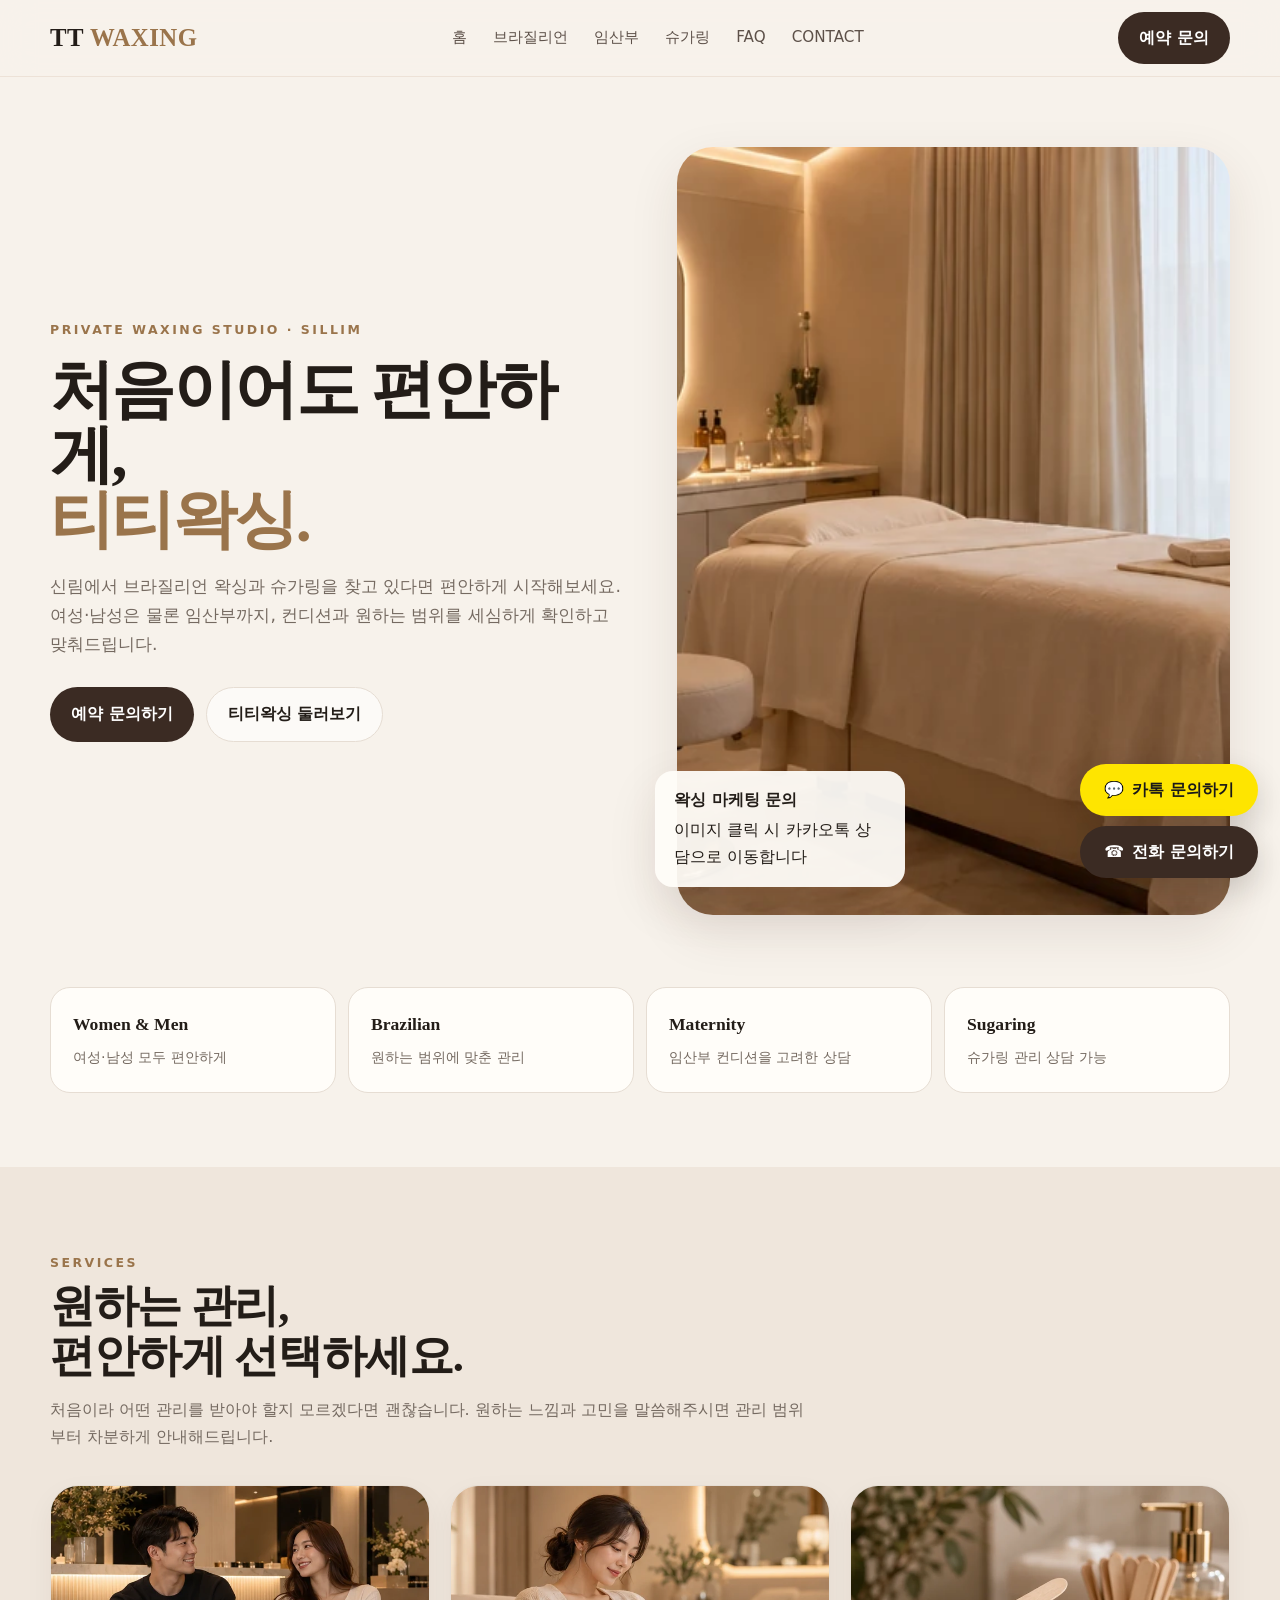
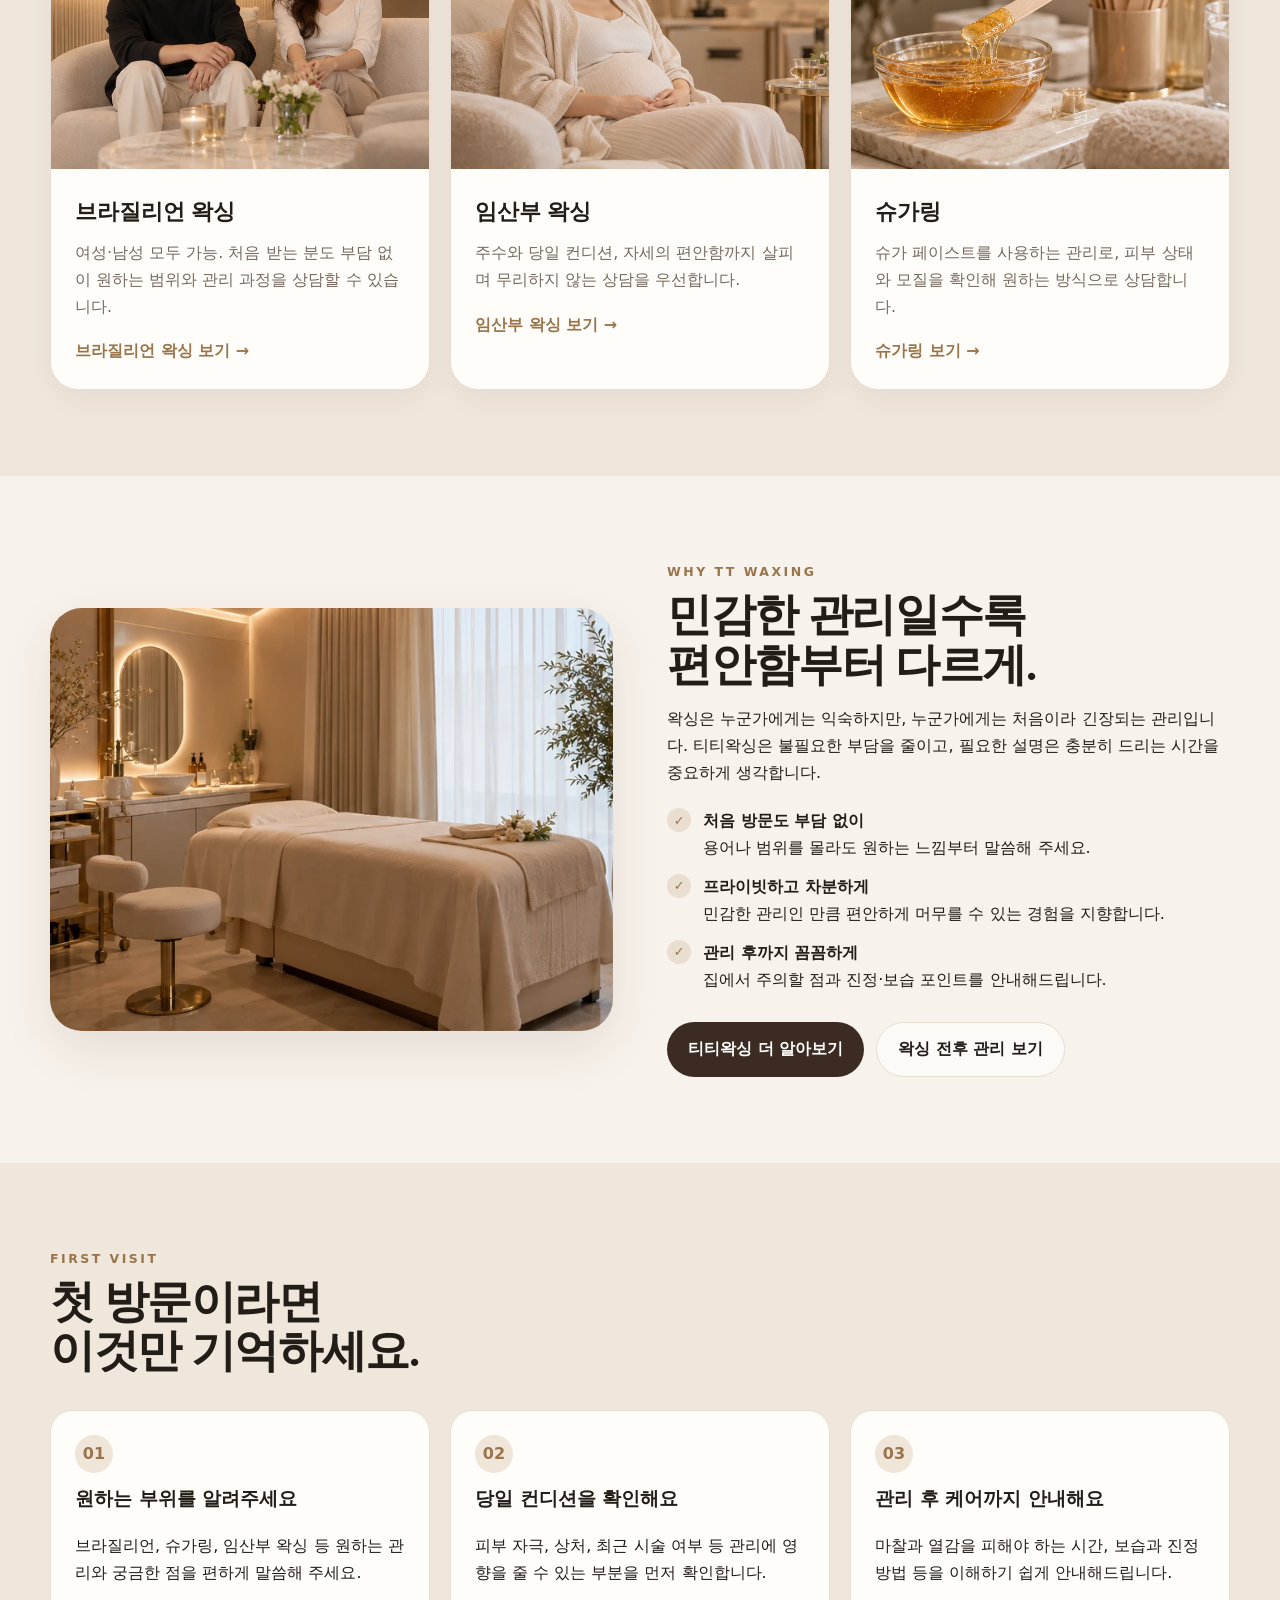
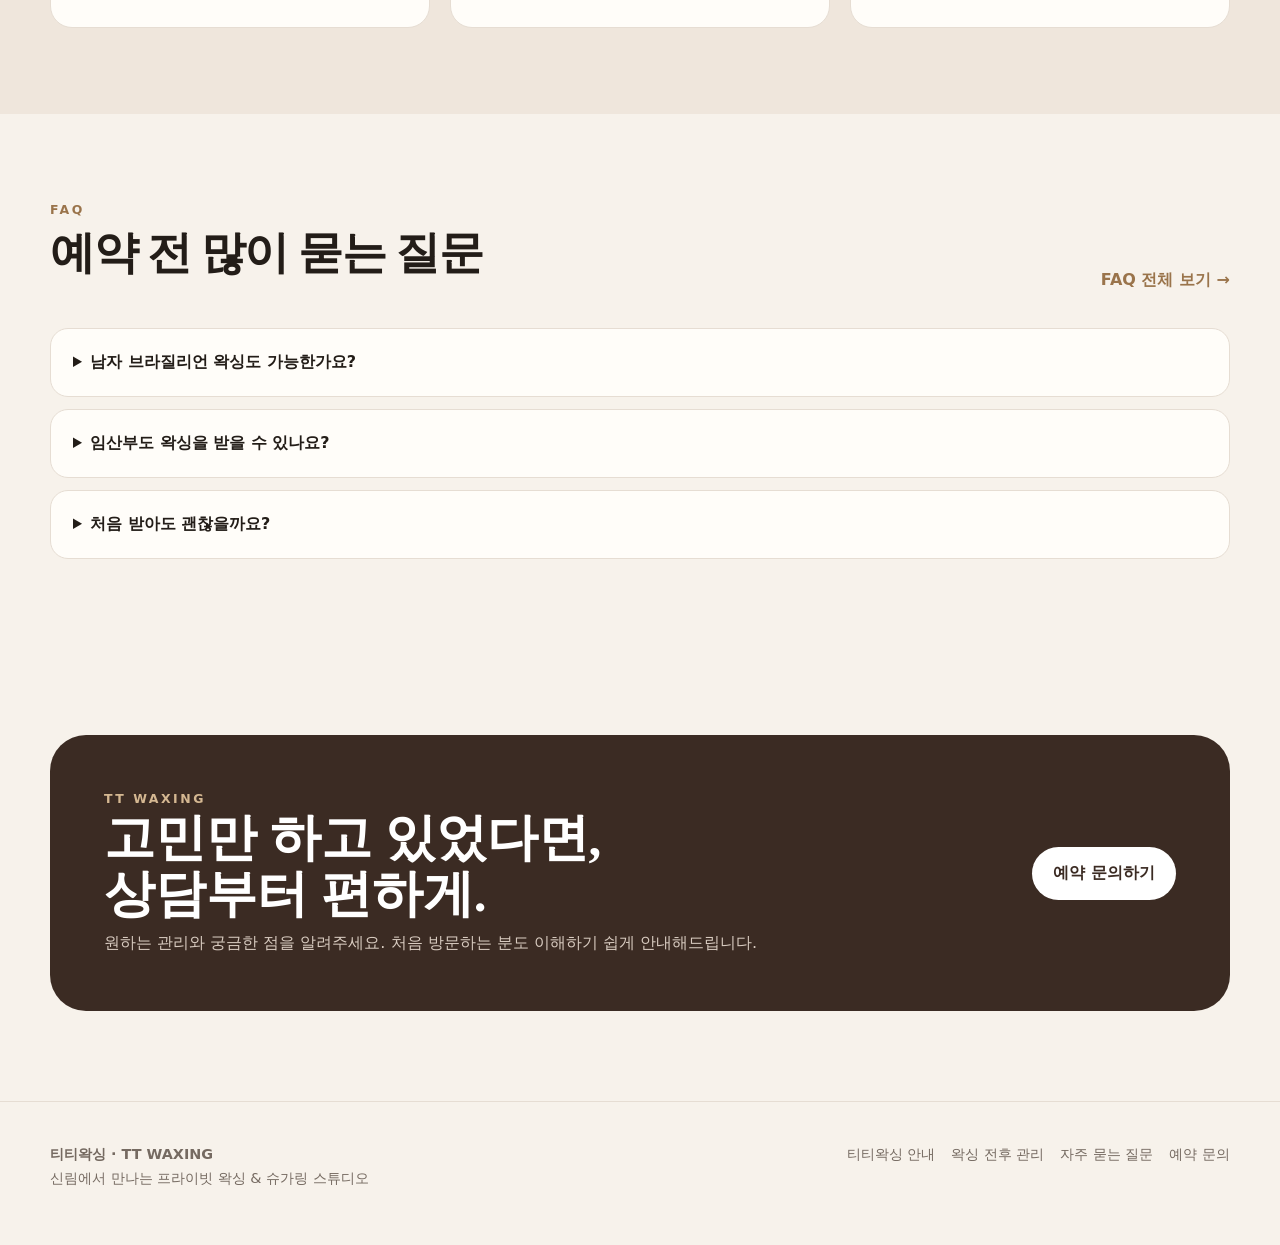
==== commit 75880ac9: "Add files via upload" ====
--- a/index.html
+++ b/index.html
@@ -1,7 +1,532 @@
-<!doctype html><html lang="ko"><head><meta charset="utf-8"><meta name="viewport" content="width=device-width,initial-scale=1,viewport-fit=cover"><title>신림왁싱 티티왁싱 | 브라질리언·임산부·남녀·슈가링</title><meta name="description" content="신림왁싱 티티왁싱. 여성·남성 브라질리언 왁싱, 임산부 왁싱, 슈가링을 편안하고 프라이빗한 분위기에서 상담하세요."><meta name="robots" content="index,follow,max-image-preview:large"><link rel="canonical" href="https://ttwaxing.pages.dev/"><link rel="icon" href="assets/favicon.svg" type="image/svg+xml"><link rel="stylesheet" href="assets/style.css"><link rel="alternate" type="application/rss+xml" title="티티왁싱 RSS" href="/rss.xml"><meta property="og:type" content="website"><meta property="og:locale" content="ko_KR"><meta property="og:site_name" content="티티왁싱"><meta property="og:title" content="신림왁싱 티티왁싱 | 브라질리언·임산부·남녀·슈가링"><meta property="og:description" content="신림왁싱 티티왁싱. 여성·남성 브라질리언 왁싱, 임산부 왁싱, 슈가링을 편안하고 프라이빗한 분위기에서 상담하세요."><meta property="og:url" content="https://ttwaxing.pages.dev/"><meta property="og:image" content="https://ttwaxing.pages.dev/assets/images/hero-studio.webp"><meta name="twitter:card" content="summary_large_image"><script type="application/ld+json">{"@context":"https://schema.org","@graph":[{"@context":"https://schema.org","@type":"BeautySalon","@id":"https://ttwaxing.pages.dev/#business","name":"티티왁싱","alternateName":"TT WAXING","url":"https://ttwaxing.pages.dev/","image":["https://ttwaxing.pages.dev/assets/images/hero-studio.webp","https://ttwaxing.pages.dev/assets/images/sugaring.webp"],"description":"신림에서 브라질리언 왁싱, 임산부 왁싱, 남성·여성 왁싱과 슈가링을 안내하는 프라이빗 왁싱 스튜디오.","areaServed":[{"@type":"Place","name":"신림"},{"@type":"AdministrativeArea","name":"서울 관악구"}],"priceRange":"₩₩","knowsAbout":["브라질리언 왁싱","임산부 왁싱","남자 왁싱","여자 왁싱","슈가링"]},{"@context":"https://schema.org","@type":"WebPage","@id":"https://ttwaxing.pages.dev/#webpage","url":"https://ttwaxing.pages.dev/","name":"신림왁싱 티티왁싱 | 브라질리언·임산부·남녀·슈가링","description":"신림왁싱 티티왁싱. 여성·남성 브라질리언 왁싱, 임산부 왁싱, 슈가링을 편안하고 프라이빗한 분위기에서 상담하세요.","inLanguage":"ko-KR","isPartOf":{"@id":"https://ttwaxing.pages.dev/#website"}},{"@context":"https://schema.org","@type":"WebSite","@id":"https://ttwaxing.pages.dev/#website","url":"https://ttwaxing.pages.dev/","name":"티티왁싱","inLanguage":"ko-KR","publisher":{"@id":"https://ttwaxing.pages.dev/#business"}},{"@context":"https://schema.org","@type":"FAQPage","mainEntity":[{"@type":"Question","name":"남자 브라질리언 왁싱도 가능한가요?","acceptedAnswer":{"@type":"Answer","text":"네. 티티왁싱은 여성과 남성 모두 상담 가능합니다. 원하는 관리 범위와 피부 컨디션을 확인한 뒤 안내해드립니다."}},{"@type":"Question","name":"임산부도 왁싱을 받을 수 있나요?","acceptedAnswer":{"@type":"Answer","text":"임신 주수와 현재 컨디션을 먼저 확인합니다. 의료진에게 별도 지침을 받은 경우에는 해당 지침을 우선해 주세요."}},{"@type":"Question","name":"처음 받아도 괜찮을까요?","acceptedAnswer":{"@type":"Answer","text":"처음일수록 관리 범위와 진행 과정을 충분히 설명드리는 것이 중요합니다. 궁금한 점은 예약 전에 편하게 문의해 주세요."}}]}]}</script></head><body><header class="header"><div class="wrap header-in"><a class="brand" href="index.html" aria-label="티티왁싱 홈">TT <span>WAXING</span></a><nav aria-label="주요 메뉴"><a href="index.html" aria-current="page">홈</a><a href="brazilian-waxing.html">브라질리언</a><a href="pregnancy-waxing.html">임산부</a><a href="sugaring.html">슈가링</a><a href="faq.html">FAQ</a><a href="contact.html">CONTACT</a></nav><a class="nav-cta" href="contact.html">예약 문의</a><button class="mobile-menu" type="button" aria-label="모바일 메뉴 열기" aria-expanded="false" aria-controls="mobile-navigation">MENU</button></div><div class="wrap mobile-links" id="mobile-navigation"><a href="index.html" aria-current="page">홈</a><a href="brazilian-waxing.html">브라질리언</a><a href="pregnancy-waxing.html">임산부</a><a href="sugaring.html">슈가링</a><a href="faq.html">FAQ</a><a href="contact.html">CONTACT</a></div></header><main><section class="hero"><div class="wrap hero-grid"><div><div class="eyebrow">PRIVATE WAXING STUDIO · SILLIM</div><h1>처음이어도 편안하게,<br><em>티티왁싱.</em></h1><p>신림에서 브라질리언 왁싱과 슈가링을 찾고 있다면 편안하게 시작해보세요. 여성·남성은 물론 임산부까지, 컨디션과 원하는 범위를 세심하게 확인하고 맞춰드립니다.</p><div class="actions"><a class="btn primary" href="contact.html">예약 문의하기</a><a class="btn secondary" href="about-booking.html">티티왁싱 둘러보기</a></div></div><div class="hero-media"><img src="assets/images/hero-studio.webp" width="768" height="768" alt="차분하고 프라이빗한 티티왁싱 관리 공간" fetchpriority="high" decoding="async"><div class="floating"><b>TT WAXING</b><span>부담 없는 상담부터 깔끔한 마무리까지</span></div></div></div></section>
-<section class="trust"><div class="wrap trust-grid"><div class="trust-item"><b>Women &amp; Men</b><span>여성·남성 모두 편안하게</span></div><div class="trust-item"><b>Brazilian</b><span>원하는 범위에 맞춘 관리</span></div><div class="trust-item"><b>Maternity</b><span>임산부 컨디션을 고려한 상담</span></div><div class="trust-item"><b>Sugaring</b><span>슈가링 관리 상담 가능</span></div></div></section>
-<section class="section alt"><div class="wrap"><div class="section-head"><div class="eyebrow">SERVICES</div><h2>원하는 관리,<br>편안하게 선택하세요.</h2><p>처음이라 어떤 관리를 받아야 할지 모르겠다면 괜찮습니다. 원하는 느낌과 고민을 말씀해주시면 관리 범위부터 차분하게 안내해드립니다.</p></div><div class="cards"><article class="card"><img src="assets/images/men-women.webp" alt="티티왁싱의 여성 남성 브라질리언 왁싱 안내" loading="lazy" decoding="async"><div class="card-body"><h3>브라질리언 왁싱</h3><p>여성·남성 모두 가능. 처음 받는 분도 부담 없이 원하는 범위와 관리 과정을 상담할 수 있습니다.</p><a class="more" href="brazilian-waxing.html">브라질리언 왁싱 보기 →</a></div></article><article class="card"><img src="assets/images/pregnancy.webp" alt="편안하게 상담받는 임산부를 표현한 이미지" loading="lazy" decoding="async"><div class="card-body"><h3>임산부 왁싱</h3><p>주수와 당일 컨디션, 자세의 편안함까지 살피며 무리하지 않는 상담을 우선합니다.</p><a class="more" href="pregnancy-waxing.html">임산부 왁싱 보기 →</a></div></article><article class="card"><img src="assets/images/sugaring.webp" alt="티티왁싱 슈가링 페이스트 이미지" loading="lazy" decoding="async"><div class="card-body"><h3>슈가링</h3><p>슈가 페이스트를 사용하는 관리로, 피부 상태와 모질을 확인해 원하는 방식으로 상담합니다.</p><a class="more" href="sugaring.html">슈가링 보기 →</a></div></article></div></div></section>
-<section class="section"><div class="wrap split"><div><img src="assets/images/hero-studio.webp" alt="정돈되고 차분한 티티왁싱 프라이빗 공간" loading="lazy" decoding="async"></div><div><div class="eyebrow">WHY TT WAXING</div><h2>민감한 관리일수록<br>편안함부터 다르게.</h2><p>왁싱은 누군가에게는 익숙하지만, 누군가에게는 처음이라 긴장되는 관리입니다. 티티왁싱은 불필요한 부담을 줄이고, 필요한 설명은 충분히 드리는 시간을 중요하게 생각합니다.</p><div class="checks"><div class="check"><i>✓</i><div><b>처음 방문도 부담 없이</b><br><span>용어나 범위를 몰라도 원하는 느낌부터 말씀해 주세요.</span></div></div><div class="check"><i>✓</i><div><b>프라이빗하고 차분하게</b><br><span>민감한 관리인 만큼 편안하게 머무를 수 있는 경험을 지향합니다.</span></div></div><div class="check"><i>✓</i><div><b>관리 후까지 꼼꼼하게</b><br><span>집에서 주의할 점과 진정·보습 포인트를 안내해드립니다.</span></div></div></div><div class="actions"><a class="btn primary" href="about-booking.html">티티왁싱 더 알아보기</a><a class="btn secondary" href="aftercare.html">왁싱 전후 관리 보기</a></div></div></div></section>
-<section class="section alt"><div class="wrap"><div class="section-head"><div class="eyebrow">FIRST VISIT</div><h2>첫 방문이라면<br>이것만 기억하세요.</h2></div><div class="grid3"><div class="info"><span class="step">01</span><h3>원하는 부위를 알려주세요</h3><p>브라질리언, 슈가링, 임산부 왁싱 등 원하는 관리와 궁금한 점을 편하게 말씀해 주세요.</p></div><div class="info"><span class="step">02</span><h3>당일 컨디션을 확인해요</h3><p>피부 자극, 상처, 최근 시술 여부 등 관리에 영향을 줄 수 있는 부분을 먼저 확인합니다.</p></div><div class="info"><span class="step">03</span><h3>관리 후 케어까지 안내해요</h3><p>마찰과 열감을 피해야 하는 시간, 보습과 진정 방법 등을 이해하기 쉽게 안내해드립니다.</p></div></div></div></section>
-<section class="section"><div class="wrap"><div class="section-head row-head"><div><div class="eyebrow">FAQ</div><h2>예약 전 많이 묻는 질문</h2></div><a class="text-link" href="faq.html">FAQ 전체 보기 →</a></div><div class="faq"><details><summary>남자 브라질리언 왁싱도 가능한가요?</summary><p>네. 티티왁싱은 여성과 남성 모두 상담 가능합니다. 원하는 관리 범위와 피부 컨디션을 확인한 뒤 안내해드립니다.</p></details><details><summary>임산부도 왁싱을 받을 수 있나요?</summary><p>임신 주수와 현재 컨디션을 먼저 확인합니다. 의료진에게 별도 지침을 받은 경우에는 해당 지침을 우선해 주세요.</p></details><details><summary>처음 받아도 괜찮을까요?</summary><p>처음일수록 관리 범위와 진행 과정을 충분히 설명드리는 것이 중요합니다. 궁금한 점은 예약 전에 편하게 문의해 주세요.</p></details></div></div></section>
-<section class="cta"><div class="wrap cta-box"><div><div class="eyebrow" style="color:#d5b892">TT WAXING</div><h2>고민만 하고 있었다면,<br>상담부터 편하게.</h2><p>원하는 관리와 궁금한 점을 알려주세요. 처음 방문하는 분도 이해하기 쉽게 안내해드립니다.</p></div><a class="btn" href="contact.html">예약 문의하기</a></div></section></main><footer><div class="wrap foot"><div><b>티티왁싱 · TT WAXING</b><br>신림에서 만나는 프라이빗 왁싱 &amp; 슈가링 스튜디오</div><div class="foot-links"><a href="about-booking.html">티티왁싱 안내</a><a href="aftercare.html">왁싱 전후 관리</a><a href="faq.html">자주 묻는 질문</a><a href="contact.html">예약 문의</a></div></div></footer><a class="mobile-book" href="contact.html" aria-label="티티왁싱 예약 문의">예약 문의하기</a><script src="assets/site.js" defer></script></body></html>+<!DOCTYPE html>
+<html lang="ko">
+ <head>
+  <meta charset="utf-8"/>
+  <meta content="width=device-width,initial-scale=1,viewport-fit=cover" name="viewport"/>
+  <title>
+   신림왁싱 티티왁싱 | 브라질리언·임산부·남녀·슈가링
+  </title>
+  <meta content="신림왁싱 티티왁싱. 여성·남성 브라질리언 왁싱, 임산부 왁싱, 슈가링을 편안하고 프라이빗한 분위기에서 상담하세요." name="description"/>
+  <meta content="index,follow,max-image-preview:large" name="robots"/>
+  <link href="https://ttwaxing.pages.dev/" rel="canonical"/>
+  <link href="assets/favicon.svg" rel="icon" type="image/svg+xml"/>
+  <link href="assets/style.css" rel="stylesheet"/>
+  <link href="/rss.xml" rel="alternate" title="티티왁싱 RSS" type="application/rss+xml"/>
+  <meta content="website" property="og:type"/>
+  <meta content="ko_KR" property="og:locale"/>
+  <meta content="티티왁싱" property="og:site_name"/>
+  <meta content="신림왁싱 티티왁싱 | 브라질리언·임산부·남녀·슈가링" property="og:title"/>
+  <meta content="신림왁싱 티티왁싱. 여성·남성 브라질리언 왁싱, 임산부 왁싱, 슈가링을 편안하고 프라이빗한 분위기에서 상담하세요." property="og:description"/>
+  <meta content="https://ttwaxing.pages.dev/" property="og:url"/>
+  <meta content="https://ttwaxing.pages.dev/assets/images/hero-studio.webp" property="og:image"/>
+  <meta content="summary_large_image" name="twitter:card"/>
+  <script type="application/ld+json">
+   {
+  "@context": "https://schema.org",
+  "@graph": [
+    {
+      "@context": "https://schema.org",
+      "@type": "BeautySalon",
+      "@id": "https://ttwaxing.pages.dev/#business",
+      "name": "티티왁싱",
+      "alternateName": "TT WAXING",
+      "url": "https://ttwaxing.pages.dev/",
+      "telephone": "+82-10-3901-2337",
+      "image": [
+        "https://ttwaxing.pages.dev/assets/images/hero-studio.webp",
+        "https://ttwaxing.pages.dev/assets/images/sugaring.webp"
+      ],
+      "description": "신림에서 브라질리언 왁싱, 임산부 왁싱, 남성·여성 왁싱과 슈가링을 안내하는 프라이빗 왁싱 스튜디오.",
+      "areaServed": [
+        {
+          "@type": "Place",
+          "name": "신림"
+        },
+        {
+          "@type": "AdministrativeArea",
+          "name": "서울 관악구"
+        }
+      ],
+      "priceRange": "₩₩",
+      "knowsAbout": [
+        "브라질리언 왁싱",
+        "임산부 왁싱",
+        "남자 왁싱",
+        "여자 왁싱",
+        "슈가링"
+      ]
+    },
+    {
+      "@context": "https://schema.org",
+      "@type": "WebPage",
+      "@id": "https://ttwaxing.pages.dev/#webpage",
+      "url": "https://ttwaxing.pages.dev/",
+      "name": "신림왁싱 티티왁싱 | 브라질리언·임산부·남녀·슈가링",
+      "description": "신림왁싱 티티왁싱. 여성·남성 브라질리언 왁싱, 임산부 왁싱, 슈가링을 편안하고 프라이빗한 분위기에서 상담하세요.",
+      "inLanguage": "ko-KR",
+      "isPartOf": {
+        "@id": "https://ttwaxing.pages.dev/#website"
+      }
+    },
+    {
+      "@context": "https://schema.org",
+      "@type": "WebSite",
+      "@id": "https://ttwaxing.pages.dev/#website",
+      "url": "https://ttwaxing.pages.dev/",
+      "name": "티티왁싱",
+      "inLanguage": "ko-KR",
+      "publisher": {
+        "@id": "https://ttwaxing.pages.dev/#business"
+      }
+    },
+    {
+      "@context": "https://schema.org",
+      "@type": "FAQPage",
+      "mainEntity": [
+        {
+          "@type": "Question",
+          "name": "남자 브라질리언 왁싱도 가능한가요?",
+          "acceptedAnswer": {
+            "@type": "Answer",
+            "text": "네. 티티왁싱은 여성과 남성 모두 상담 가능합니다. 원하는 관리 범위와 피부 컨디션을 확인한 뒤 안내해드립니다."
+          }
+        },
+        {
+          "@type": "Question",
+          "name": "임산부도 왁싱을 받을 수 있나요?",
+          "acceptedAnswer": {
+            "@type": "Answer",
+            "text": "임신 주수와 현재 컨디션을 먼저 확인합니다. 의료진에게 별도 지침을 받은 경우에는 해당 지침을 우선해 주세요."
+          }
+        },
+        {
+          "@type": "Question",
+          "name": "처음 받아도 괜찮을까요?",
+          "acceptedAnswer": {
+            "@type": "Answer",
+            "text": "처음일수록 관리 범위와 진행 과정을 충분히 설명드리는 것이 중요합니다. 궁금한 점은 예약 전에 편하게 문의해 주세요."
+          }
+        }
+      ]
+    }
+  ]
+}
+  </script>
+ </head>
+ <body>
+  <header class="header">
+   <div class="wrap header-in">
+    <a aria-label="티티왁싱 홈" class="brand" href="index.html">
+     TT
+     <span>
+      WAXING
+     </span>
+    </a>
+    <nav aria-label="주요 메뉴">
+     <a aria-current="page" href="index.html">
+      홈
+     </a>
+     <a href="brazilian-waxing.html">
+      브라질리언
+     </a>
+     <a href="pregnancy-waxing.html">
+      임산부
+     </a>
+     <a href="sugaring.html">
+      슈가링
+     </a>
+     <a href="faq.html">
+      FAQ
+     </a>
+     <a href="contact.html">
+      CONTACT
+     </a>
+    </nav>
+    <a class="nav-cta" href="contact.html">
+     예약 문의
+    </a>
+    <button aria-controls="mobile-navigation" aria-expanded="false" aria-label="모바일 메뉴 열기" class="mobile-menu" type="button">
+     MENU
+    </button>
+   </div>
+   <div class="wrap mobile-links" id="mobile-navigation">
+    <a aria-current="page" href="index.html">
+     홈
+    </a>
+    <a href="brazilian-waxing.html">
+     브라질리언
+    </a>
+    <a href="pregnancy-waxing.html">
+     임산부
+    </a>
+    <a href="sugaring.html">
+     슈가링
+    </a>
+    <a href="faq.html">
+     FAQ
+    </a>
+    <a href="contact.html">
+     CONTACT
+    </a>
+   </div>
+  </header>
+  <main>
+   <section class="hero">
+    <div class="wrap hero-grid">
+     <div>
+      <div class="eyebrow">
+       PRIVATE WAXING STUDIO · SILLIM
+      </div>
+      <h1>
+       처음이어도 편안하게,
+       <br/>
+       <em>
+        티티왁싱.
+       </em>
+      </h1>
+      <p>
+       신림에서 브라질리언 왁싱과 슈가링을 찾고 있다면 편안하게 시작해보세요. 여성·남성은 물론 임산부까지, 컨디션과 원하는 범위를 세심하게 확인하고 맞춰드립니다.
+      </p>
+      <div class="actions">
+       <a class="btn primary" href="contact.html">
+        예약 문의하기
+       </a>
+       <a class="btn secondary" href="about-booking.html">
+        티티왁싱 둘러보기
+       </a>
+      </div>
+     </div>
+     <a aria-label="왁싱 마케팅 문의 - 카카오톡 채널로 이동" class="hero-media marketing-inquiry" href="https://pf.kakao.com/_QqyKn" rel="noopener noreferrer" target="_blank">
+      <img alt="왁싱 마케팅 문의 - 카카오톡 채널 상담" decoding="async" fetchpriority="high" height="768" src="assets/images/hero-studio.webp" width="768"/>
+      <div class="floating">
+       <b>
+        왁싱 마케팅 문의
+       </b>
+       <span>
+        이미지 클릭 시 카카오톡 상담으로 이동합니다
+       </span>
+      </div>
+     </a>
+    </div>
+   </section>
+   <section class="trust">
+    <div class="wrap trust-grid">
+     <div class="trust-item">
+      <b>
+       Women &amp; Men
+      </b>
+      <span>
+       여성·남성 모두 편안하게
+      </span>
+     </div>
+     <div class="trust-item">
+      <b>
+       Brazilian
+      </b>
+      <span>
+       원하는 범위에 맞춘 관리
+      </span>
+     </div>
+     <div class="trust-item">
+      <b>
+       Maternity
+      </b>
+      <span>
+       임산부 컨디션을 고려한 상담
+      </span>
+     </div>
+     <div class="trust-item">
+      <b>
+       Sugaring
+      </b>
+      <span>
+       슈가링 관리 상담 가능
+      </span>
+     </div>
+    </div>
+   </section>
+   <section class="section alt">
+    <div class="wrap">
+     <div class="section-head">
+      <div class="eyebrow">
+       SERVICES
+      </div>
+      <h2>
+       원하는 관리,
+       <br/>
+       편안하게 선택하세요.
+      </h2>
+      <p>
+       처음이라 어떤 관리를 받아야 할지 모르겠다면 괜찮습니다. 원하는 느낌과 고민을 말씀해주시면 관리 범위부터 차분하게 안내해드립니다.
+      </p>
+     </div>
+     <div class="cards">
+      <article class="card">
+       <img alt="티티왁싱의 여성 남성 브라질리언 왁싱 안내" decoding="async" loading="lazy" src="assets/images/men-women.webp"/>
+       <div class="card-body">
+        <h3>
+         브라질리언 왁싱
+        </h3>
+        <p>
+         여성·남성 모두 가능. 처음 받는 분도 부담 없이 원하는 범위와 관리 과정을 상담할 수 있습니다.
+        </p>
+        <a class="more" href="brazilian-waxing.html">
+         브라질리언 왁싱 보기 →
+        </a>
+       </div>
+      </article>
+      <article class="card">
+       <img alt="편안하게 상담받는 임산부를 표현한 이미지" decoding="async" loading="lazy" src="assets/images/pregnancy.webp"/>
+       <div class="card-body">
+        <h3>
+         임산부 왁싱
+        </h3>
+        <p>
+         주수와 당일 컨디션, 자세의 편안함까지 살피며 무리하지 않는 상담을 우선합니다.
+        </p>
+        <a class="more" href="pregnancy-waxing.html">
+         임산부 왁싱 보기 →
+        </a>
+       </div>
+      </article>
+      <article class="card">
+       <img alt="티티왁싱 슈가링 페이스트 이미지" decoding="async" loading="lazy" src="assets/images/sugaring.webp"/>
+       <div class="card-body">
+        <h3>
+         슈가링
+        </h3>
+        <p>
+         슈가 페이스트를 사용하는 관리로, 피부 상태와 모질을 확인해 원하는 방식으로 상담합니다.
+        </p>
+        <a class="more" href="sugaring.html">
+         슈가링 보기 →
+        </a>
+       </div>
+      </article>
+     </div>
+    </div>
+   </section>
+   <section class="section">
+    <div class="wrap split">
+     <div>
+      <img alt="정돈되고 차분한 티티왁싱 프라이빗 공간" decoding="async" loading="lazy" src="assets/images/hero-studio.webp"/>
+     </div>
+     <div>
+      <div class="eyebrow">
+       WHY TT WAXING
+      </div>
+      <h2>
+       민감한 관리일수록
+       <br/>
+       편안함부터 다르게.
+      </h2>
+      <p>
+       왁싱은 누군가에게는 익숙하지만, 누군가에게는 처음이라 긴장되는 관리입니다. 티티왁싱은 불필요한 부담을 줄이고, 필요한 설명은 충분히 드리는 시간을 중요하게 생각합니다.
+      </p>
+      <div class="checks">
+       <div class="check">
+        <i>
+         ✓
+        </i>
+        <div>
+         <b>
+          처음 방문도 부담 없이
+         </b>
+         <br/>
+         <span>
+          용어나 범위를 몰라도 원하는 느낌부터 말씀해 주세요.
+         </span>
+        </div>
+       </div>
+       <div class="check">
+        <i>
+         ✓
+        </i>
+        <div>
+         <b>
+          프라이빗하고 차분하게
+         </b>
+         <br/>
+         <span>
+          민감한 관리인 만큼 편안하게 머무를 수 있는 경험을 지향합니다.
+         </span>
+        </div>
+       </div>
+       <div class="check">
+        <i>
+         ✓
+        </i>
+        <div>
+         <b>
+          관리 후까지 꼼꼼하게
+         </b>
+         <br/>
+         <span>
+          집에서 주의할 점과 진정·보습 포인트를 안내해드립니다.
+         </span>
+        </div>
+       </div>
+      </div>
+      <div class="actions">
+       <a class="btn primary" href="about-booking.html">
+        티티왁싱 더 알아보기
+       </a>
+       <a class="btn secondary" href="aftercare.html">
+        왁싱 전후 관리 보기
+       </a>
+      </div>
+     </div>
+    </div>
+   </section>
+   <section class="section alt">
+    <div class="wrap">
+     <div class="section-head">
+      <div class="eyebrow">
+       FIRST VISIT
+      </div>
+      <h2>
+       첫 방문이라면
+       <br/>
+       이것만 기억하세요.
+      </h2>
+     </div>
+     <div class="grid3">
+      <div class="info">
+       <span class="step">
+        01
+       </span>
+       <h3>
+        원하는 부위를 알려주세요
+       </h3>
+       <p>
+        브라질리언, 슈가링, 임산부 왁싱 등 원하는 관리와 궁금한 점을 편하게 말씀해 주세요.
+       </p>
+      </div>
+      <div class="info">
+       <span class="step">
+        02
+       </span>
+       <h3>
+        당일 컨디션을 확인해요
+       </h3>
+       <p>
+        피부 자극, 상처, 최근 시술 여부 등 관리에 영향을 줄 수 있는 부분을 먼저 확인합니다.
+       </p>
+      </div>
+      <div class="info">
+       <span class="step">
+        03
+       </span>
+       <h3>
+        관리 후 케어까지 안내해요
+       </h3>
+       <p>
+        마찰과 열감을 피해야 하는 시간, 보습과 진정 방법 등을 이해하기 쉽게 안내해드립니다.
+       </p>
+      </div>
+     </div>
+    </div>
+   </section>
+   <section class="section">
+    <div class="wrap">
+     <div class="section-head row-head">
+      <div>
+       <div class="eyebrow">
+        FAQ
+       </div>
+       <h2>
+        예약 전 많이 묻는 질문
+       </h2>
+      </div>
+      <a class="text-link" href="faq.html">
+       FAQ 전체 보기 →
+      </a>
+     </div>
+     <div class="faq">
+      <details>
+       <summary>
+        남자 브라질리언 왁싱도 가능한가요?
+       </summary>
+       <p>
+        네. 티티왁싱은 여성과 남성 모두 상담 가능합니다. 원하는 관리 범위와 피부 컨디션을 확인한 뒤 안내해드립니다.
+       </p>
+      </details>
+      <details>
+       <summary>
+        임산부도 왁싱을 받을 수 있나요?
+       </summary>
+       <p>
+        임신 주수와 현재 컨디션을 먼저 확인합니다. 의료진에게 별도 지침을 받은 경우에는 해당 지침을 우선해 주세요.
+       </p>
+      </details>
+      <details>
+       <summary>
+        처음 받아도 괜찮을까요?
+       </summary>
+       <p>
+        처음일수록 관리 범위와 진행 과정을 충분히 설명드리는 것이 중요합니다. 궁금한 점은 예약 전에 편하게 문의해 주세요.
+       </p>
+      </details>
+     </div>
+    </div>
+   </section>
+   <section class="cta">
+    <div class="wrap cta-box">
+     <div>
+      <div class="eyebrow" style="color:#d5b892">
+       TT WAXING
+      </div>
+      <h2>
+       고민만 하고 있었다면,
+       <br/>
+       상담부터 편하게.
+      </h2>
+      <p>
+       원하는 관리와 궁금한 점을 알려주세요. 처음 방문하는 분도 이해하기 쉽게 안내해드립니다.
+      </p>
+     </div>
+     <a class="btn" href="contact.html">
+      예약 문의하기
+     </a>
+    </div>
+   </section>
+  </main>
+  <footer>
+   <div class="wrap foot">
+    <div>
+     <b>
+      티티왁싱 · TT WAXING
+     </b>
+     <br/>
+     신림에서 만나는 프라이빗 왁싱 &amp; 슈가링 스튜디오
+    </div>
+    <div class="foot-links">
+     <a href="about-booking.html">
+      티티왁싱 안내
+     </a>
+     <a href="aftercare.html">
+      왁싱 전후 관리
+     </a>
+     <a href="faq.html">
+      자주 묻는 질문
+     </a>
+     <a href="contact.html">
+      예약 문의
+     </a>
+    </div>
+   </div>
+  </footer>
+  <div aria-label="빠른 문의" class="floating-contact">
+   <a class="floating-contact__kakao" href="https://pf.kakao.com/_QqyKn" rel="noopener noreferrer" target="_blank">
+    <span class="floating-contact__icon" aria-hidden="true">💬</span>
+    <span>카톡 문의하기</span>
+   </a>
+   <a class="floating-contact__phone" href="tel:01039012337">
+    <span class="floating-contact__icon" aria-hidden="true">☎</span>
+    <span>전화 문의하기</span>
+   </a>
+  </div>
+  <script defer="" src="assets/site.js">
+  </script>
+ </body>
+</html>
--- a/assets/style.css
+++ b/assets/style.css
@@ -104,3 +104,87 @@
 @media(max-width:1080px){nav{gap:17px;font-size:.9rem}.nav-cta{padding:12px 17px}}
 @media(max-width:900px){.grid3,.journey,.contact-grid{grid-template-columns:1fr}.row-head{align-items:flex-start}.contact-grid{gap:24px}.mobile-book{display:flex;position:fixed;z-index:30;left:12px;right:12px;bottom:calc(12px + env(safe-area-inset-bottom));min-height:52px;align-items:center;justify-content:center;border-radius:999px;background:var(--deep);color:#fff;font-weight:800;box-shadow:0 12px 34px rgba(35,29,24,.28)}body{padding-bottom:calc(76px + env(safe-area-inset-bottom))}.foot-links{display:grid;gap:8px}}
 @media(max-width:560px){.row-head{display:block}.row-head .text-link{display:inline-block;margin-top:4px}.form-row{grid-template-columns:1fr}.contact-form{padding:20px;border-radius:20px}.form-actions{display:grid}.form-actions .btn{width:100%}.journey{gap:10px}.journey>div{padding:18px}}
+
+
+/* Kakao / phone conversion controls */
+.marketing-inquiry{
+  display:block;
+  color:inherit;
+  cursor:pointer;
+}
+.marketing-inquiry img{
+  transition:transform .28s ease, filter .28s ease;
+}
+.marketing-inquiry:hover img{
+  transform:translateY(-2px);
+  filter:brightness(.98);
+}
+.marketing-inquiry .floating{
+  pointer-events:none;
+}
+
+.floating-contact{
+  position:fixed;
+  z-index:50;
+  right:22px;
+  bottom:22px;
+  display:grid;
+  gap:10px;
+  width:178px;
+}
+.floating-contact a{
+  min-height:52px;
+  display:flex;
+  align-items:center;
+  justify-content:center;
+  gap:8px;
+  padding:12px 16px;
+  border-radius:999px;
+  font-weight:800;
+  box-shadow:0 12px 30px rgba(35,29,24,.18);
+  transition:transform .2s ease, box-shadow .2s ease;
+}
+.floating-contact a:hover{
+  transform:translateY(-2px);
+  box-shadow:0 16px 34px rgba(35,29,24,.23);
+}
+.floating-contact__kakao{
+  background:#fee500;
+  color:#191919;
+}
+.floating-contact__phone{
+  background:var(--deep);
+  color:#fff;
+}
+.floating-contact__icon{
+  font-size:1rem;
+  line-height:1;
+}
+
+@media(max-width:900px){
+  .mobile-book{display:none!important}
+  .floating-contact{
+    left:10px;
+    right:10px;
+    bottom:calc(10px + env(safe-area-inset-bottom));
+    width:auto;
+    grid-template-columns:1fr 1fr;
+    gap:8px;
+  }
+  .floating-contact a{
+    min-height:54px;
+    border-radius:16px;
+    padding:12px 10px;
+    font-size:.95rem;
+  }
+  body{
+    padding-bottom:calc(82px + env(safe-area-inset-bottom));
+  }
+}
+
+@media(max-width:380px){
+  .floating-contact a{
+    font-size:.88rem;
+    gap:6px;
+  }
+}
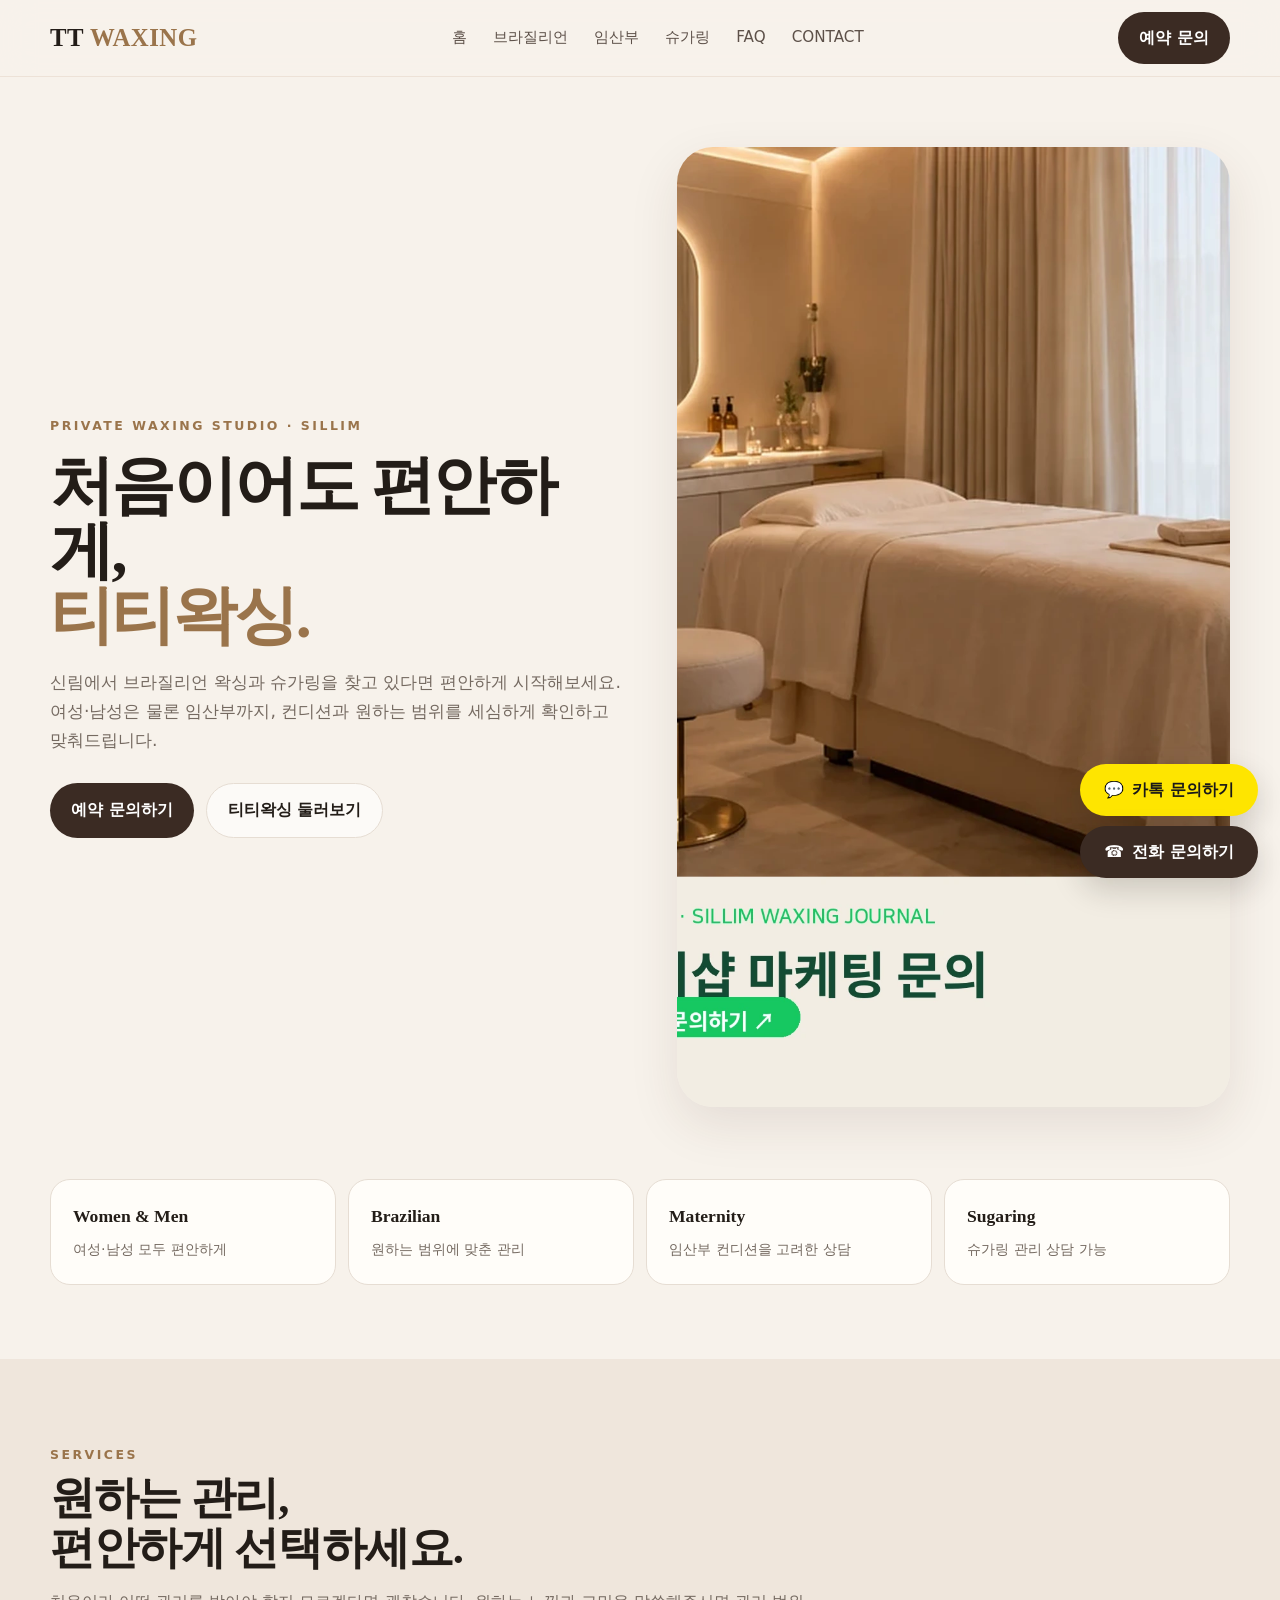
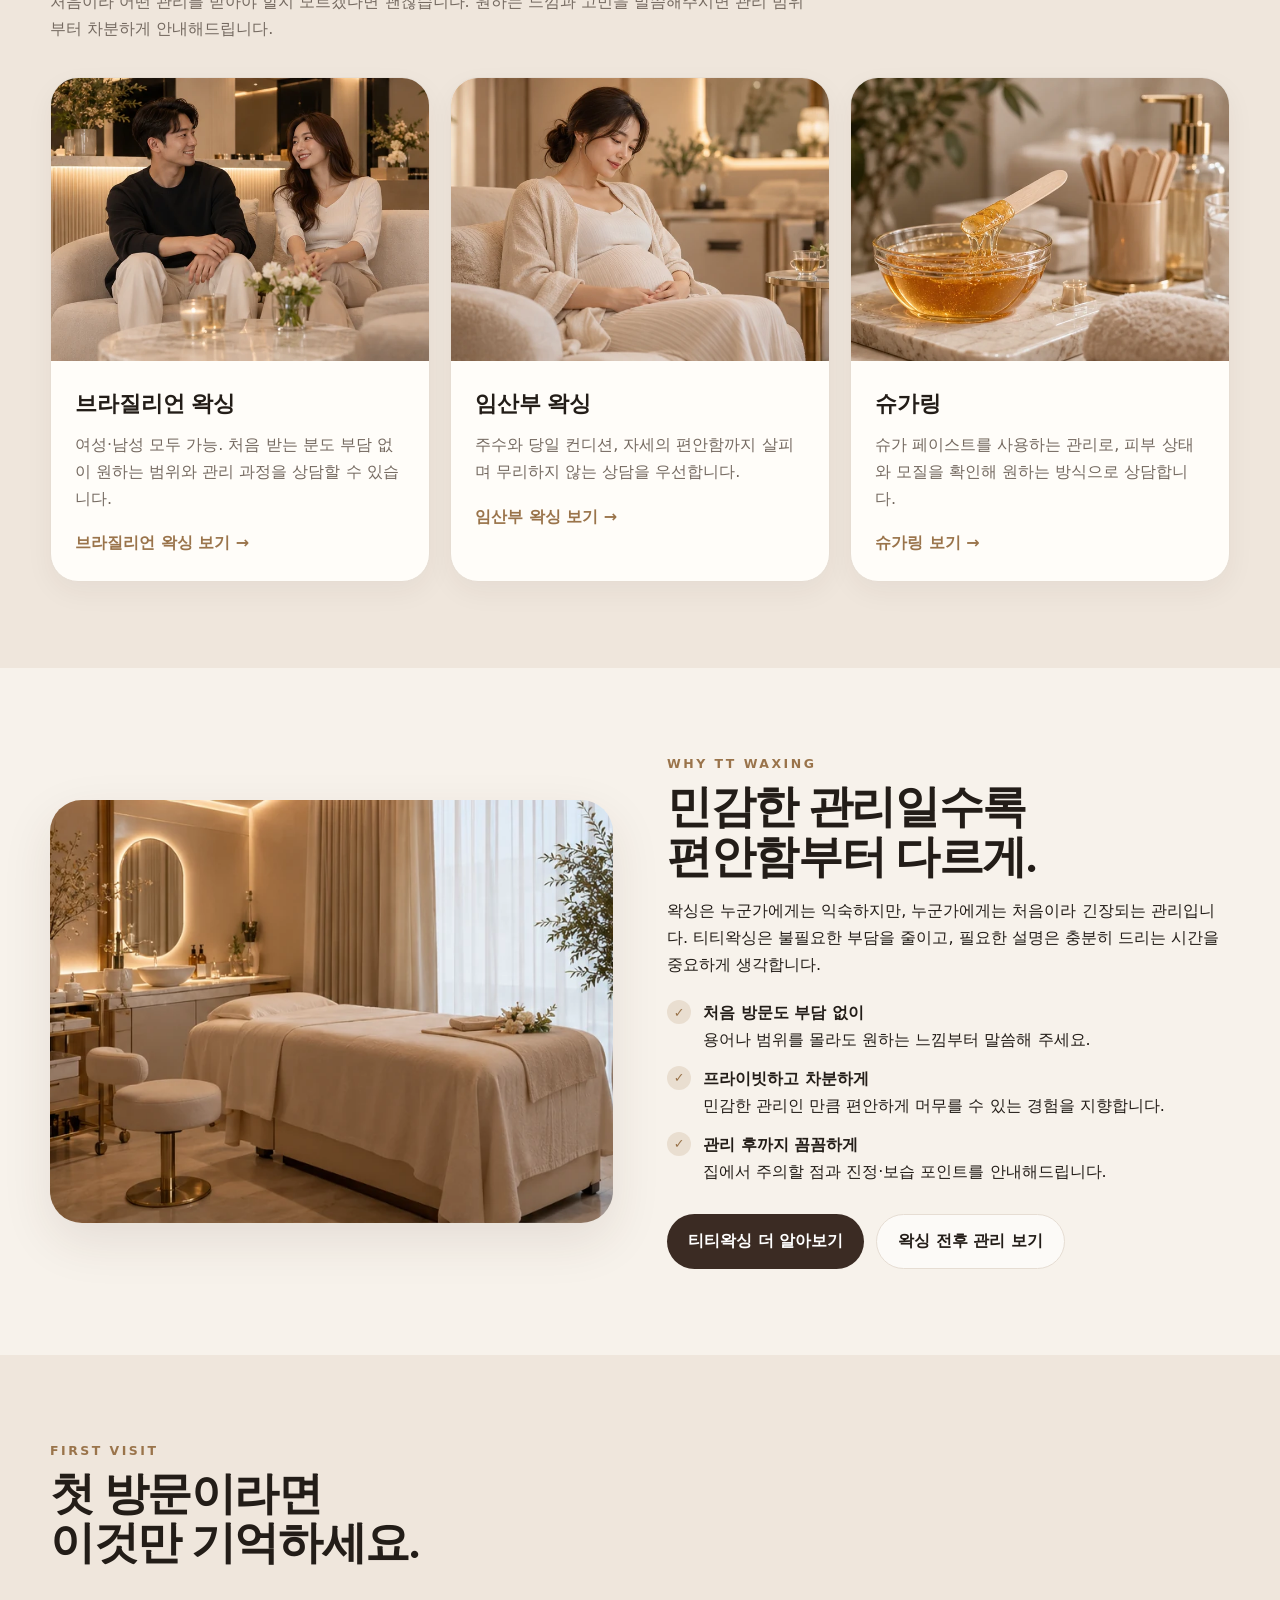
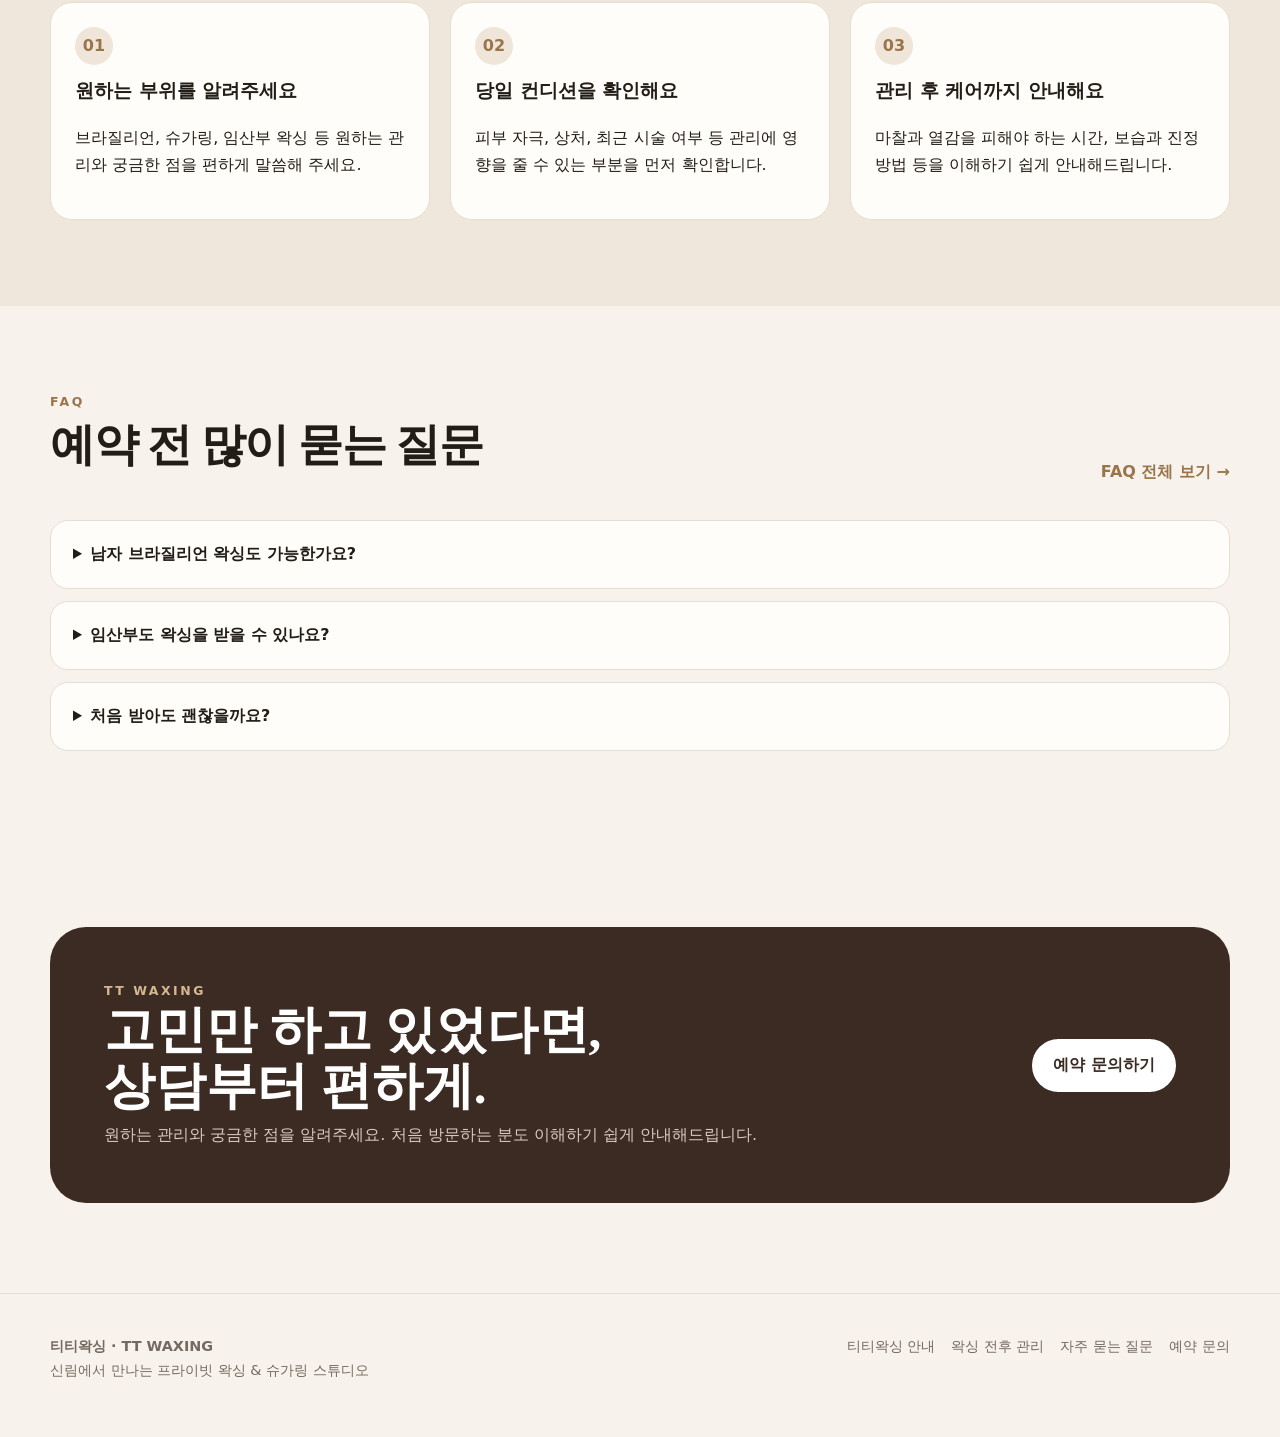
==== commit 99982a6d: "Add files via upload" ====
--- a/index.html
+++ b/index.html
@@ -196,16 +196,8 @@
        </a>
       </div>
      </div>
-     <a aria-label="왁싱 마케팅 문의 - 카카오톡 채널로 이동" class="hero-media marketing-inquiry" href="https://pf.kakao.com/_QqyKn" rel="noopener noreferrer" target="_blank">
-      <img alt="왁싱 마케팅 문의 - 카카오톡 채널 상담" decoding="async" fetchpriority="high" height="768" src="assets/images/hero-studio.webp" width="768"/>
-      <div class="floating">
-       <b>
-        왁싱 마케팅 문의
-       </b>
-       <span>
-        이미지 클릭 시 카카오톡 상담으로 이동합니다
-       </span>
-      </div>
+     <a aria-label="문의 채널 열기" class="hero-media marketing-inquiry" href="https://pf.kakao.com/_QqyKn" rel="noopener noreferrer" target="_blank">
+      <img alt="티티왁싱 안내 이미지" decoding="async" fetchpriority="high" height="960" src="assets/images/hero-visual.webp" width="1200"/>
      </a>
     </div>
    </section>
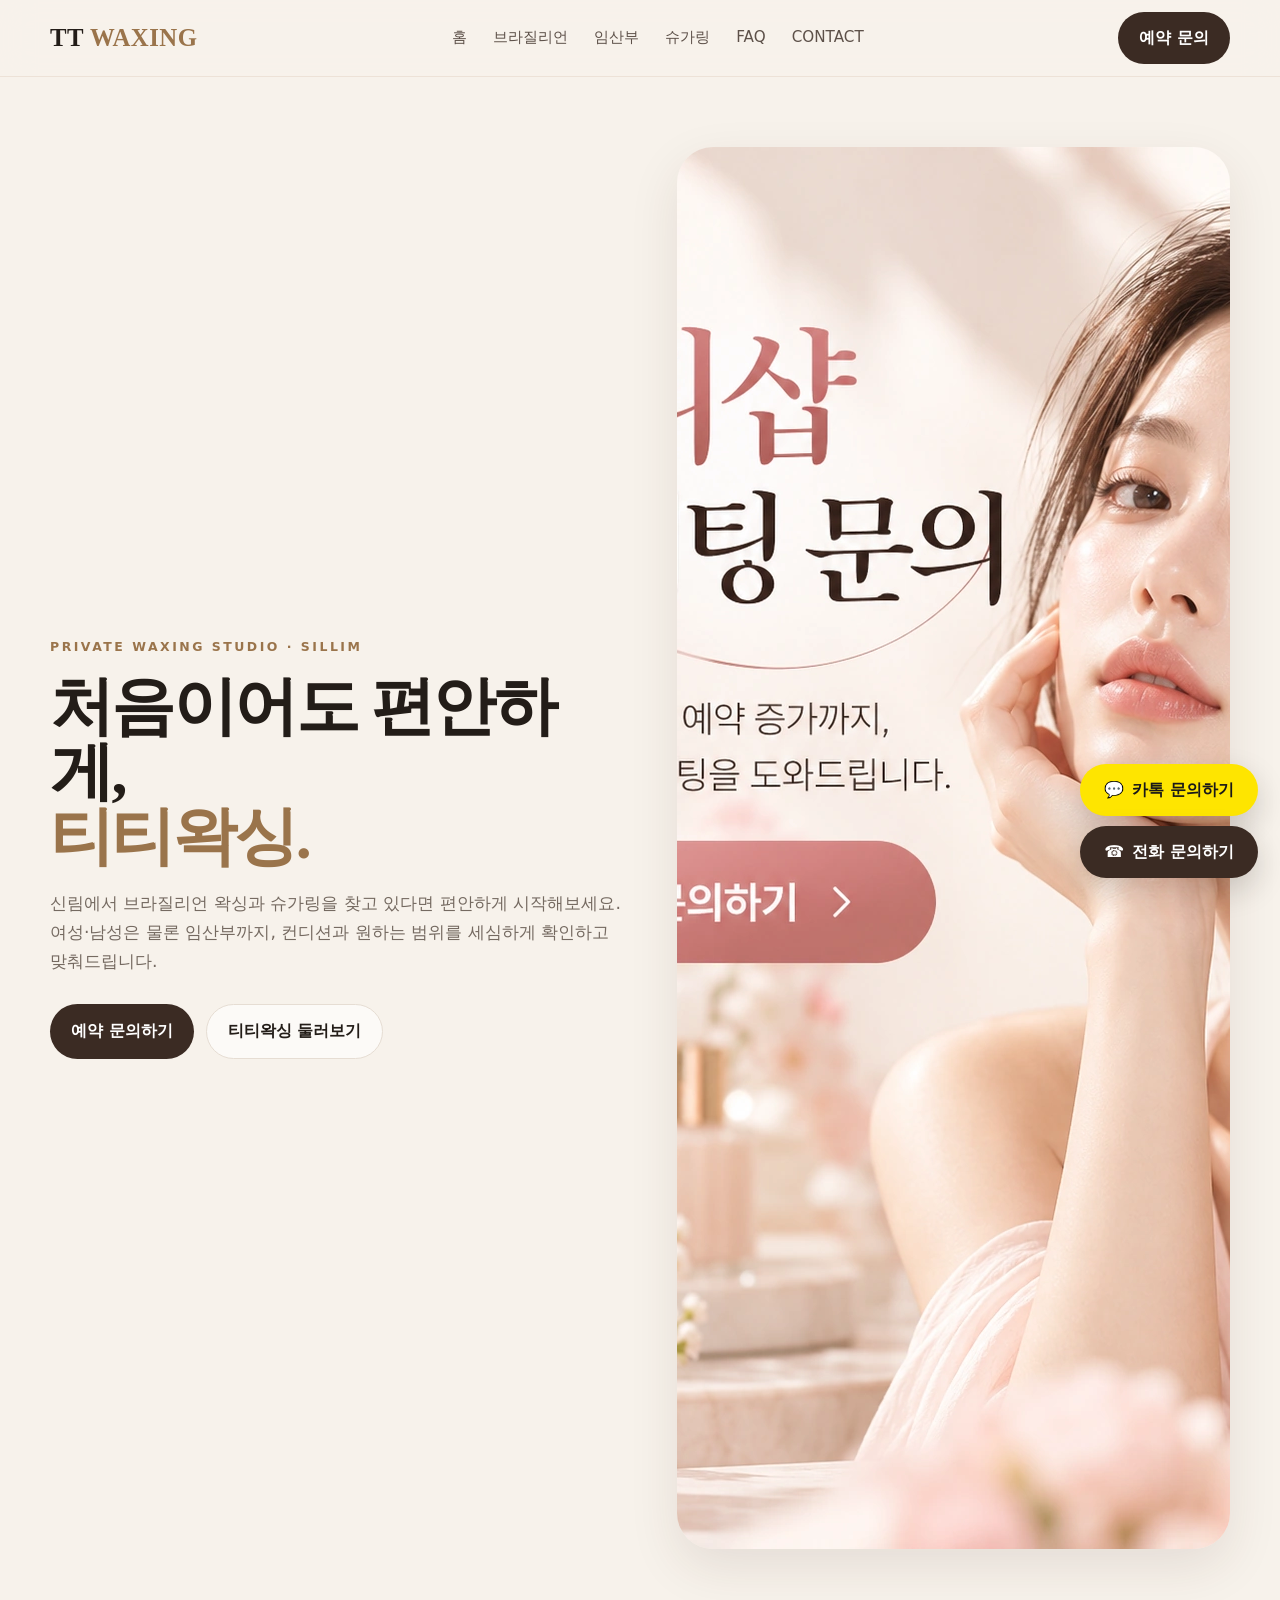
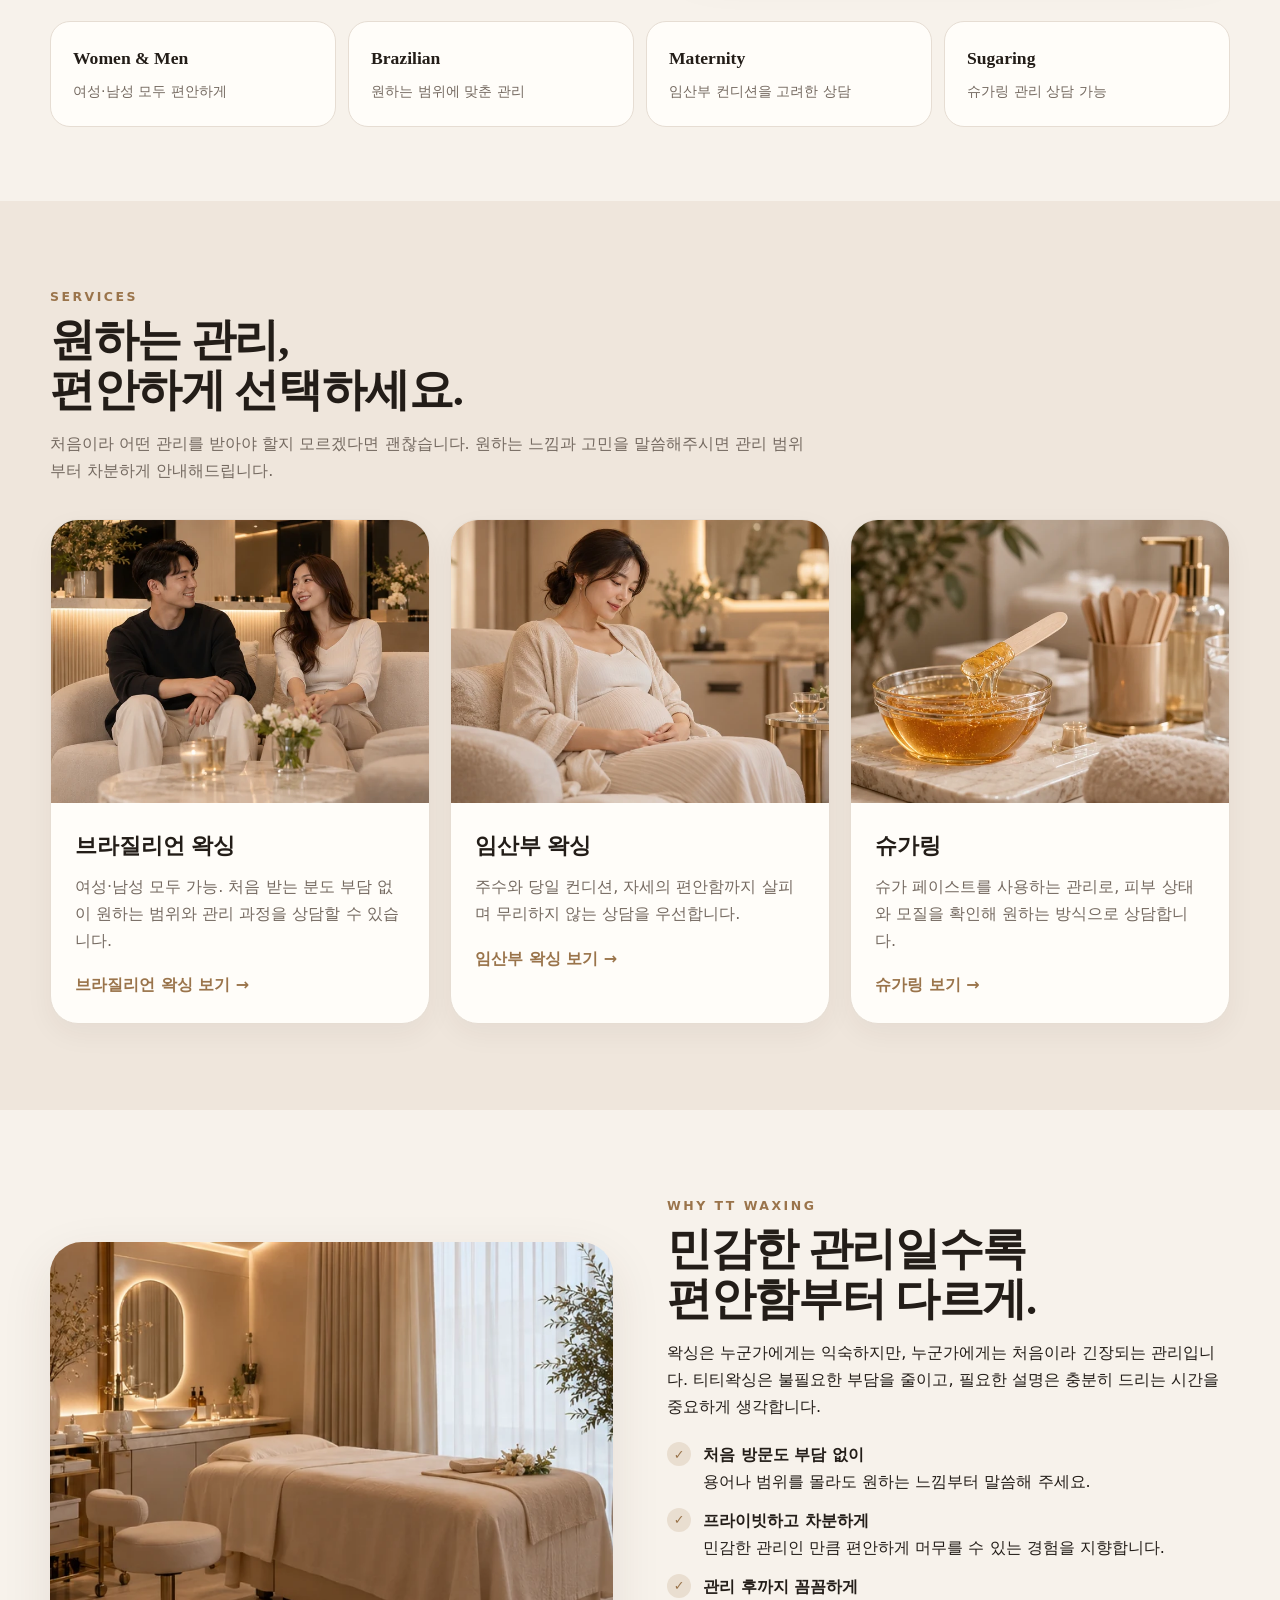
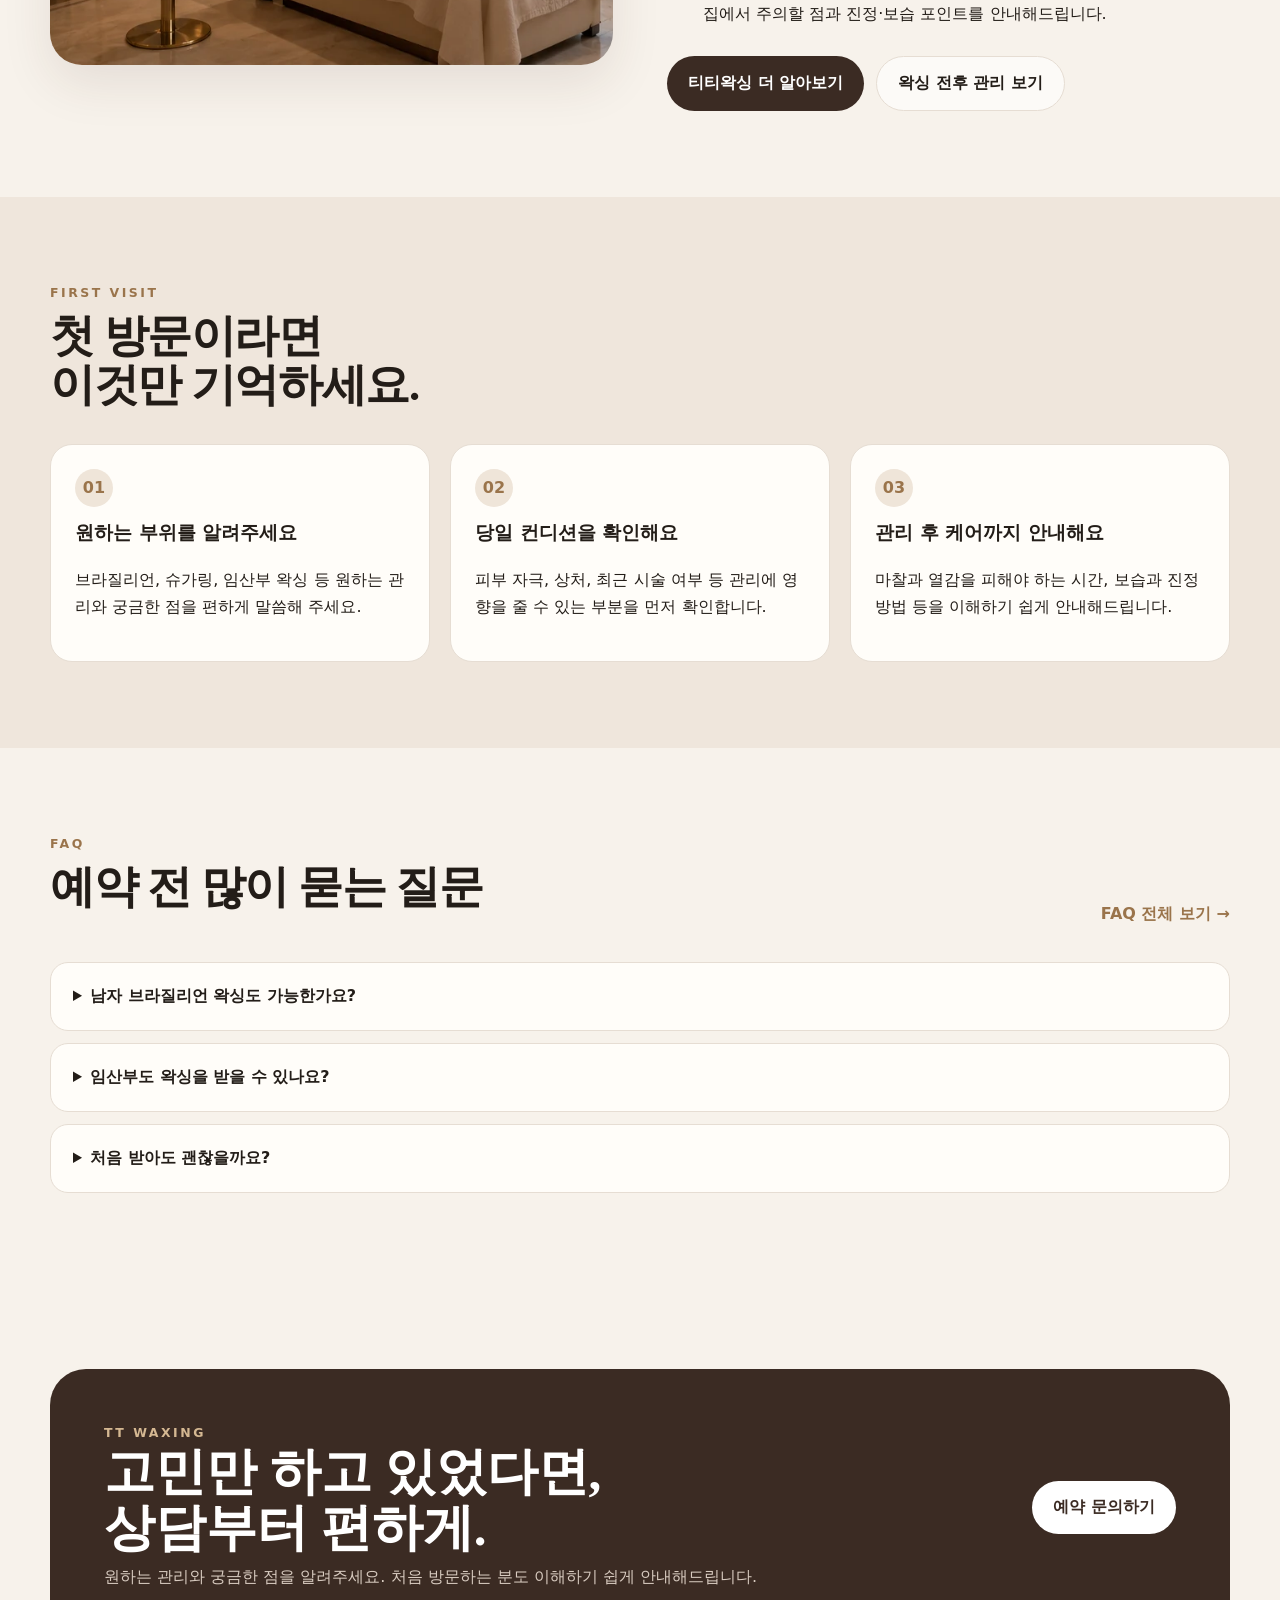
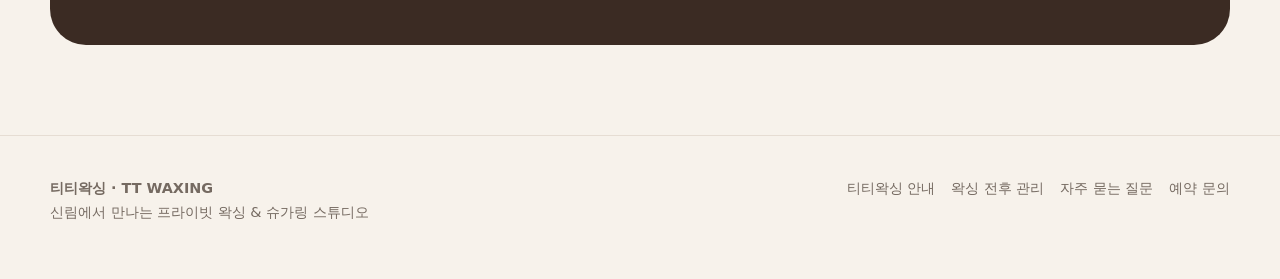
==== commit 9b785b1f: "Add files via upload" ====
--- a/index.html
+++ b/index.html
@@ -18,7 +18,7 @@
   <meta content="신림왁싱 티티왁싱 | 브라질리언·임산부·남녀·슈가링" property="og:title"/>
   <meta content="신림왁싱 티티왁싱. 여성·남성 브라질리언 왁싱, 임산부 왁싱, 슈가링을 편안하고 프라이빗한 분위기에서 상담하세요." property="og:description"/>
   <meta content="https://ttwaxing.pages.dev/" property="og:url"/>
-  <meta content="https://ttwaxing.pages.dev/assets/images/hero-studio.webp" property="og:image"/>
+  <meta content="https://ttwaxing.pages.dev/assets/images/hero-visual.webp" property="og:image"/>
   <meta content="summary_large_image" name="twitter:card"/>
   <script type="application/ld+json">
    {
@@ -33,7 +33,7 @@
       "url": "https://ttwaxing.pages.dev/",
       "telephone": "+82-10-3901-2337",
       "image": [
-        "https://ttwaxing.pages.dev/assets/images/hero-studio.webp",
+        "https://ttwaxing.pages.dev/assets/images/hero-visual.webp",
         "https://ttwaxing.pages.dev/assets/images/sugaring.webp"
       ],
       "description": "신림에서 브라질리언 왁싱, 임산부 왁싱, 남성·여성 왁싱과 슈가링을 안내하는 프라이빗 왁싱 스튜디오.",
@@ -197,7 +197,7 @@
       </div>
      </div>
      <a aria-label="문의 채널 열기" class="hero-media marketing-inquiry" href="https://pf.kakao.com/_QqyKn" rel="noopener noreferrer" target="_blank">
-      <img alt="티티왁싱 안내 이미지" decoding="async" fetchpriority="high" height="960" src="assets/images/hero-visual.webp" width="1200"/>
+      <img alt="티티왁싱 안내 이미지" decoding="async" fetchpriority="high" height="1402" src="assets/images/hero-visual.webp" width="1122"/>
      </a>
     </div>
    </section>
